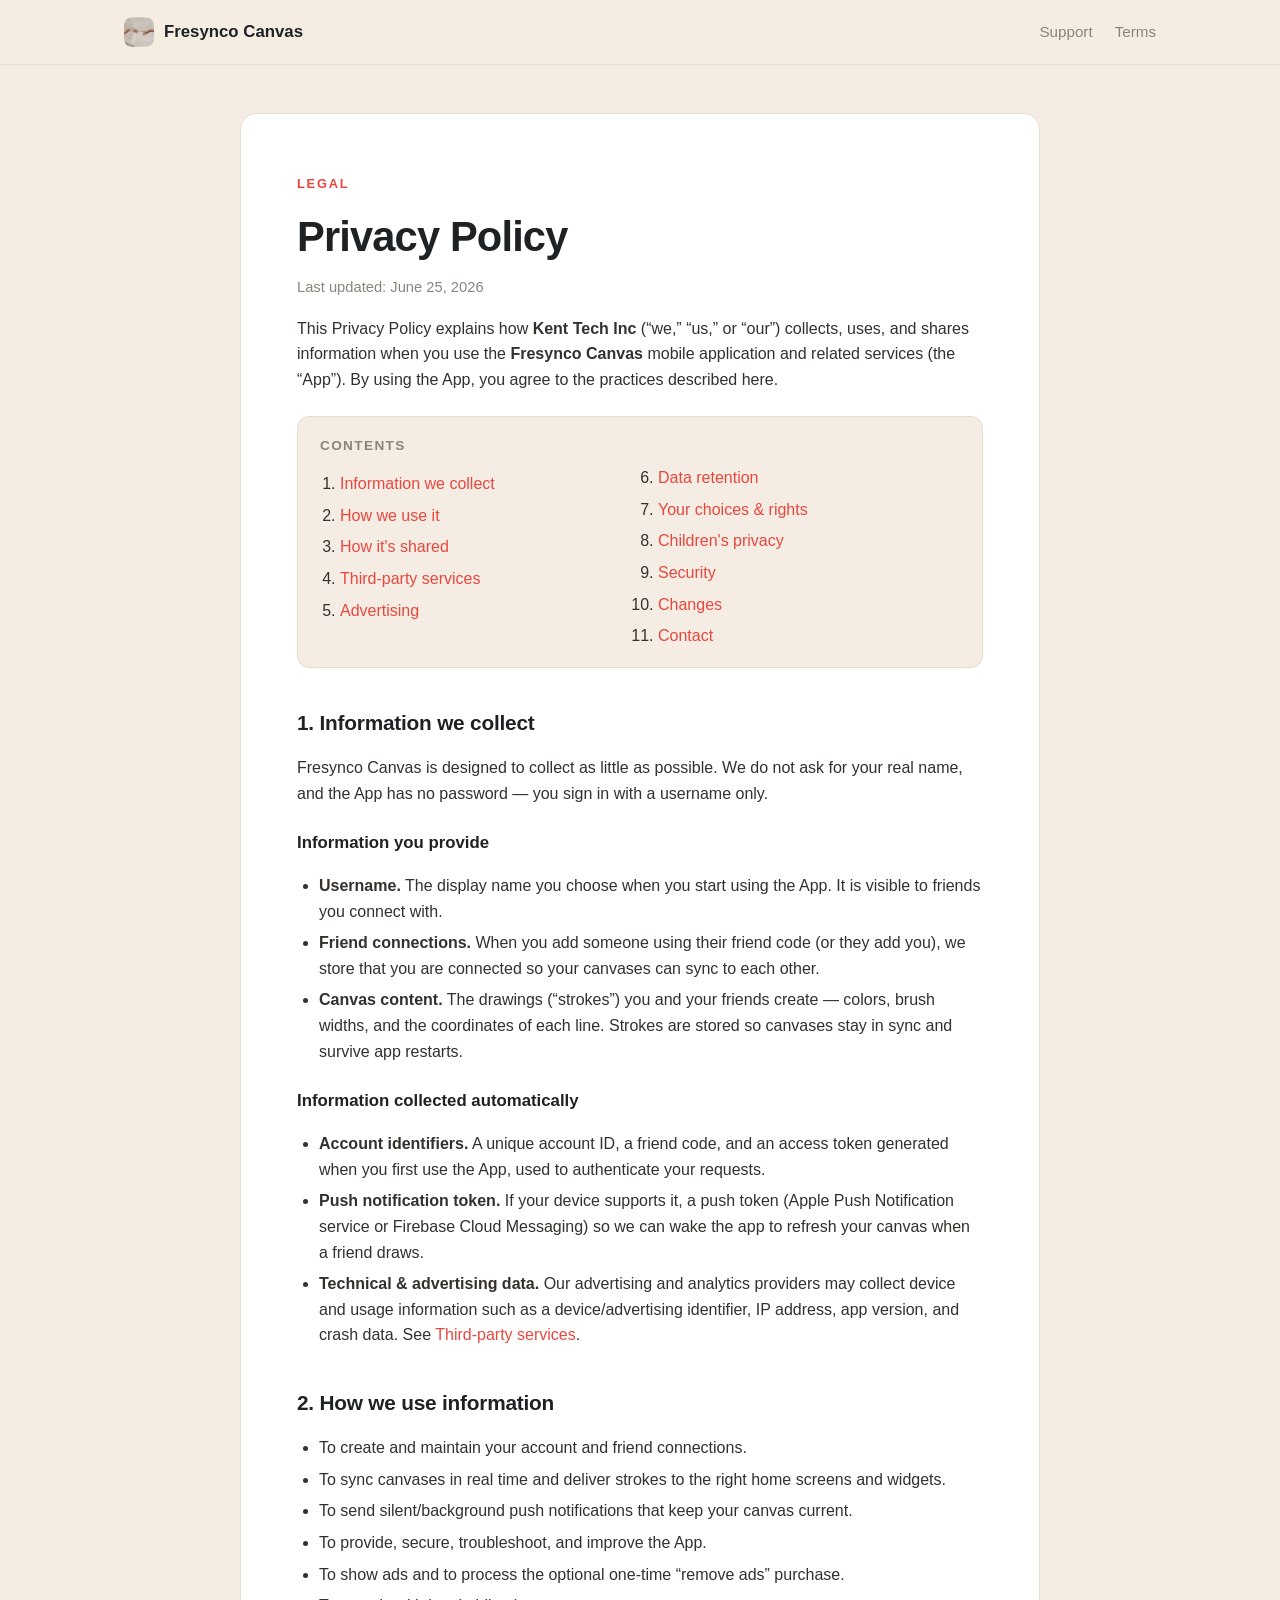
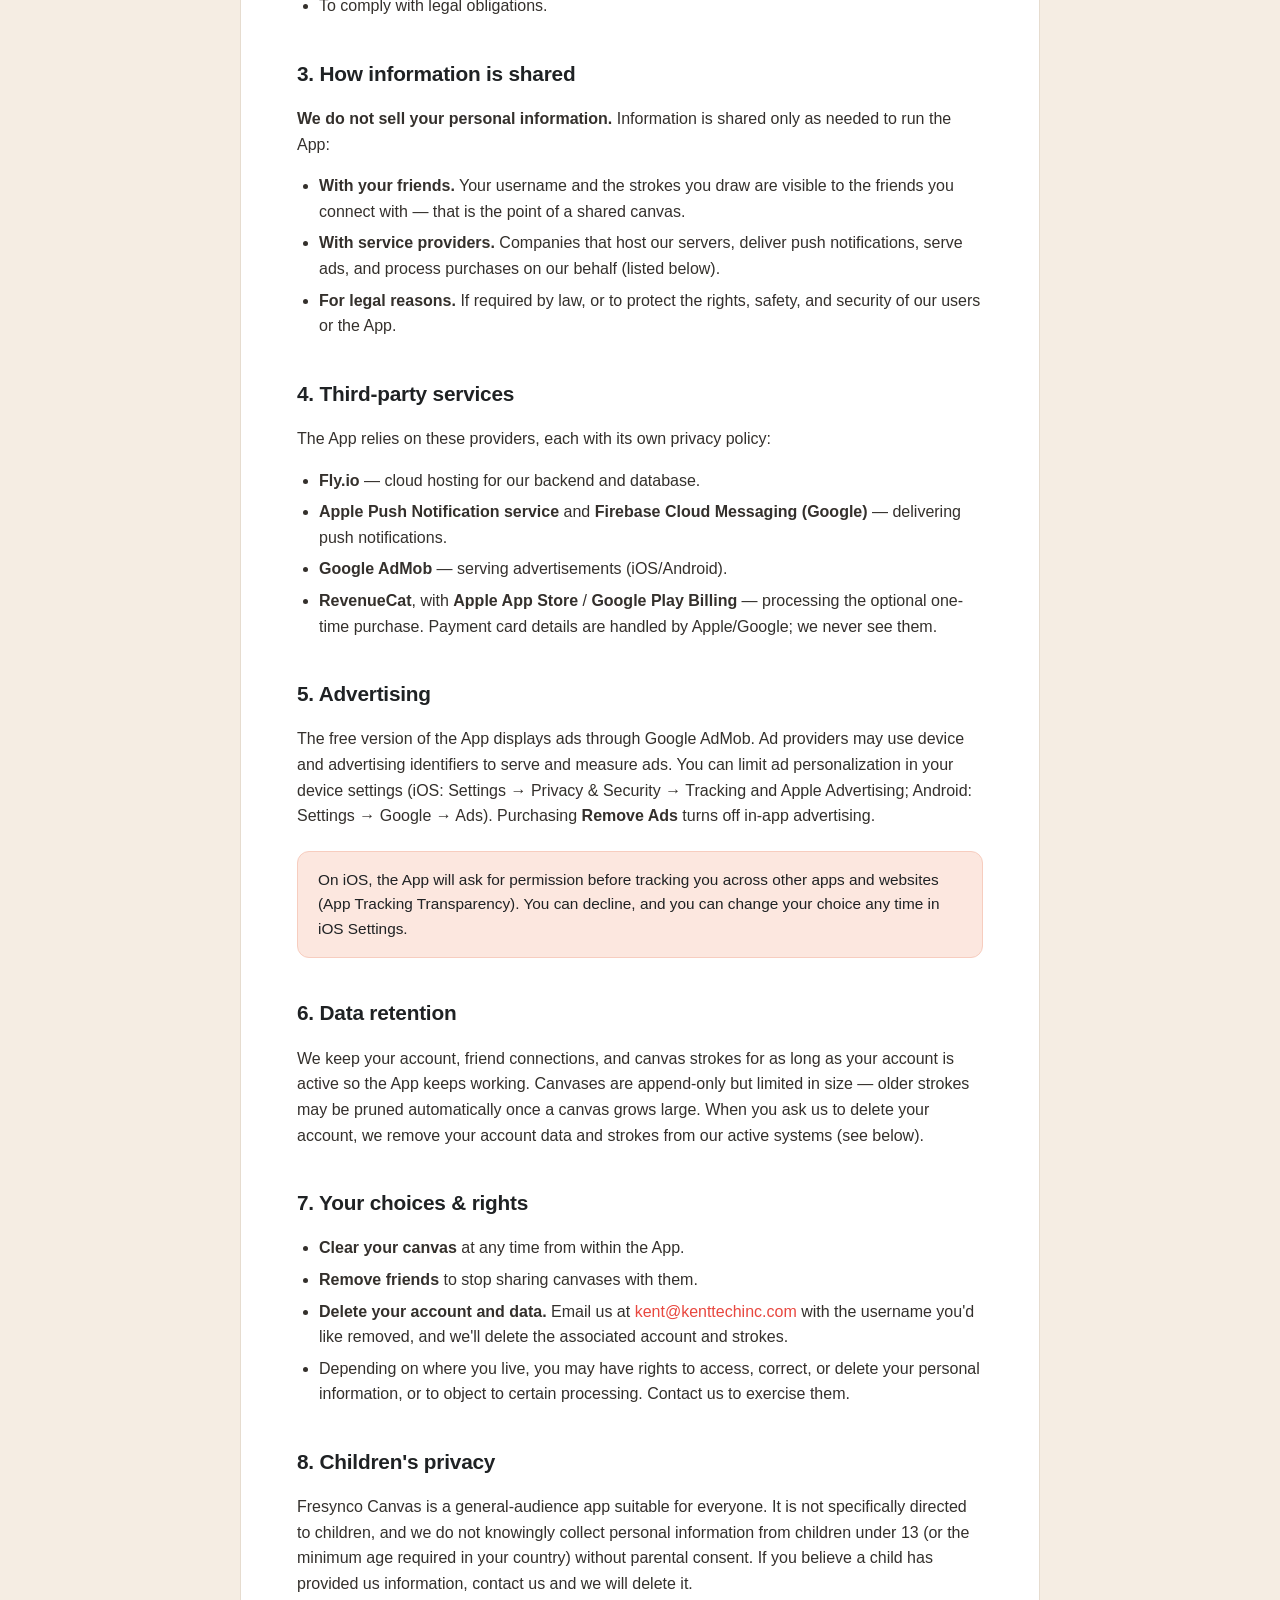
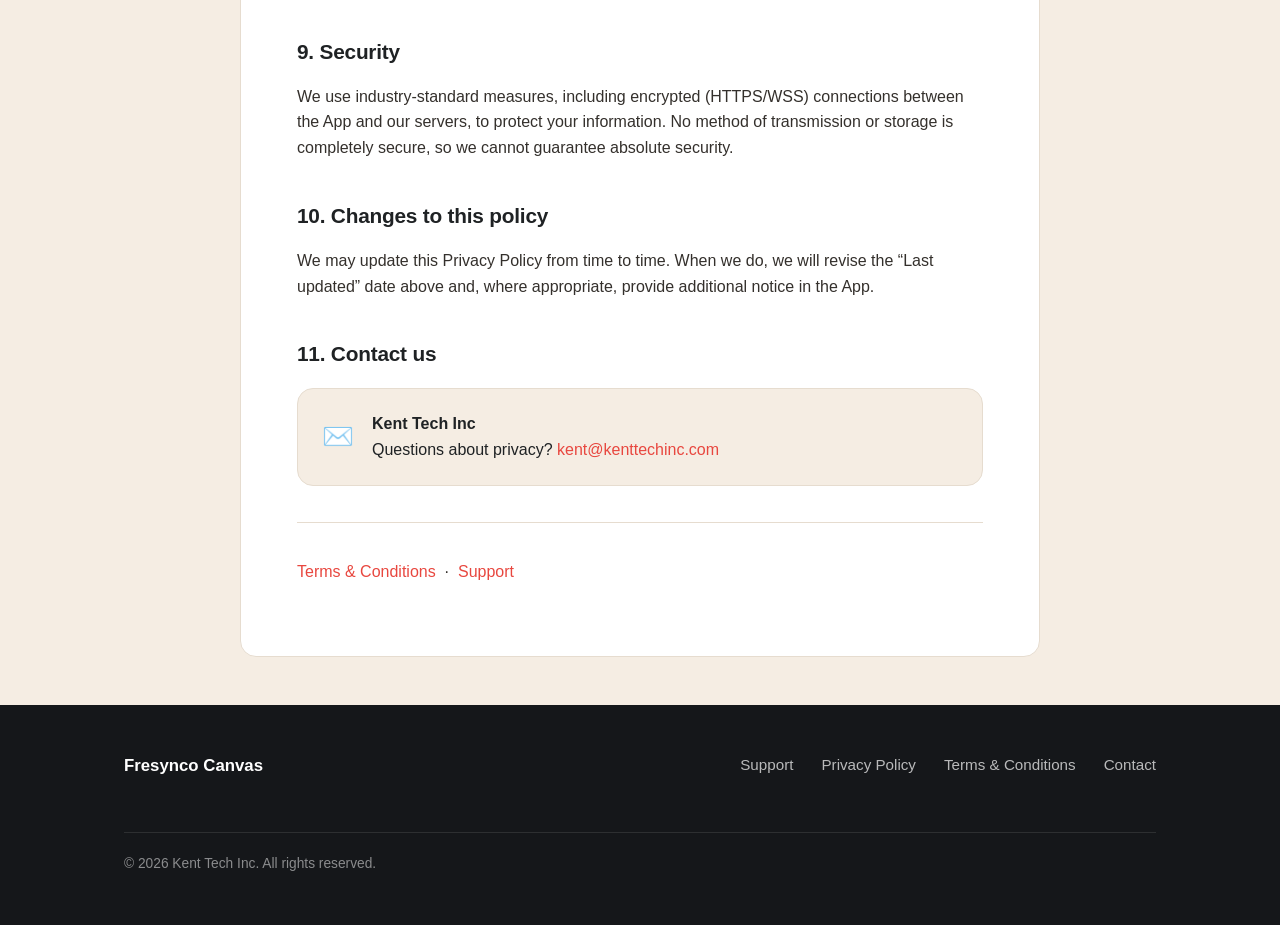
==== privacy.html @ 13e2302f "Publish legal pages (2026-06-28T22:55Z)" ====
<!DOCTYPE html>
<html lang="en">
  <head>
    <meta charset="utf-8" />
    <meta name="viewport" content="width=device-width, initial-scale=1" />
    <title>Privacy Policy — Fresynco Canvas</title>
    <meta
      name="description"
      content="How Fresynco Canvas collects, uses, and protects your information."
    />
    <link rel="icon" type="image/png" href="assets/app-icon.png" />
    <link rel="apple-touch-icon" href="assets/app-icon.png" />
    <link rel="stylesheet" href="styles.css" />
  </head>
  <body class="page">
    <header class="site-header">
      <div class="wrap">
        <span class="brand">
          <img class="logo" src="assets/app-icon.png" alt="" aria-hidden="true" />
          Fresynco Canvas
        </span>
        <nav class="nav">
          <a href="support.html">Support</a>
          <a href="terms.html">Terms</a>
        </nav>
      </div>
    </header>

    <main class="wrap">
      <article class="doc">
        <span class="eyebrow">Legal</span>
        <h1>Privacy Policy</h1>
        <p class="updated">Last updated: June 25, 2026</p>

        <p>
          This Privacy Policy explains how <strong>Kent Tech Inc</strong>
          (“we,” “us,” or “our”) collects, uses, and shares information when you
          use the <strong>Fresynco Canvas</strong> mobile application and
          related services (the “App”). By using the App, you agree to the
          practices described here.
        </p>

        <div class="toc">
          <strong>Contents</strong>
          <ol>
            <li><a href="#collect">Information we collect</a></li>
            <li><a href="#use">How we use it</a></li>
            <li><a href="#share">How it's shared</a></li>
            <li><a href="#thirdparty">Third-party services</a></li>
            <li><a href="#ads">Advertising</a></li>
            <li><a href="#retention">Data retention</a></li>
            <li><a href="#rights">Your choices &amp; rights</a></li>
            <li><a href="#children">Children's privacy</a></li>
            <li><a href="#security">Security</a></li>
            <li><a href="#changes">Changes</a></li>
            <li><a href="#contact">Contact</a></li>
          </ol>
        </div>

        <h2 id="collect">1. Information we collect</h2>
        <p>
          Fresynco Canvas is designed to collect as little as possible. We do
          not ask for your real name, and the App has no password — you sign in
          with a username only.
        </p>

        <h3>Information you provide</h3>
        <ul>
          <li>
            <strong>Username.</strong> The display name you choose when you
            start using the App. It is visible to friends you connect with.
          </li>
          <li>
            <strong>Friend connections.</strong> When you add someone using
            their friend code (or they add you), we store that you are
            connected so your canvases can sync to each other.
          </li>
          <li>
            <strong>Canvas content.</strong> The drawings (“strokes”) you and
            your friends create — colors, brush widths, and the coordinates of
            each line. Strokes are stored so canvases stay in sync and survive
            app restarts.
          </li>
        </ul>

        <h3>Information collected automatically</h3>
        <ul>
          <li>
            <strong>Account identifiers.</strong> A unique account ID, a friend
            code, and an access token generated when you first use the App, used
            to authenticate your requests.
          </li>
          <li>
            <strong>Push notification token.</strong> If your device supports
            it, a push token (Apple Push Notification service or Firebase Cloud
            Messaging) so we can wake the app to refresh your canvas when a
            friend draws.
          </li>
          <li>
            <strong>Technical &amp; advertising data.</strong> Our advertising
            and analytics providers may collect device and usage information
            such as a device/advertising identifier, IP address, app version,
            and crash data. See <a href="#thirdparty">Third-party services</a>.
          </li>
        </ul>

        <h2 id="use">2. How we use information</h2>
        <ul>
          <li>To create and maintain your account and friend connections.</li>
          <li>
            To sync canvases in real time and deliver strokes to the right home
            screens and widgets.
          </li>
          <li>
            To send silent/background push notifications that keep your canvas
            current.
          </li>
          <li>To provide, secure, troubleshoot, and improve the App.</li>
          <li>
            To show ads and to process the optional one-time “remove ads”
            purchase.
          </li>
          <li>To comply with legal obligations.</li>
        </ul>

        <h2 id="share">3. How information is shared</h2>
        <p>
          <strong>We do not sell your personal information.</strong> Information
          is shared only as needed to run the App:
        </p>
        <ul>
          <li>
            <strong>With your friends.</strong> Your username and the strokes
            you draw are visible to the friends you connect with — that is the
            point of a shared canvas.
          </li>
          <li>
            <strong>With service providers.</strong> Companies that host our
            servers, deliver push notifications, serve ads, and process
            purchases on our behalf (listed below).
          </li>
          <li>
            <strong>For legal reasons.</strong> If required by law, or to
            protect the rights, safety, and security of our users or the App.
          </li>
        </ul>

        <h2 id="thirdparty">4. Third-party services</h2>
        <p>The App relies on these providers, each with its own privacy policy:</p>
        <ul>
          <li>
            <strong>Fly.io</strong> — cloud hosting for our backend and
            database.
          </li>
          <li>
            <strong>Apple Push Notification service</strong> and
            <strong>Firebase Cloud Messaging (Google)</strong> — delivering push
            notifications.
          </li>
          <li>
            <strong>Google AdMob</strong> — serving advertisements (iOS/Android).
          </li>
          <li>
            <strong>RevenueCat</strong>, with
            <strong>Apple App Store</strong> /
            <strong>Google Play Billing</strong> — processing the optional
            one-time purchase. Payment card details are handled by Apple/Google;
            we never see them.
          </li>
        </ul>

        <h2 id="ads">5. Advertising</h2>
        <p>
          The free version of the App displays ads through Google AdMob. Ad
          providers may use device and advertising identifiers to serve and
          measure ads. You can limit ad personalization in your device settings
          (iOS: Settings → Privacy &amp; Security → Tracking and Apple
          Advertising; Android: Settings → Google → Ads). Purchasing
          <strong>Remove Ads</strong> turns off in-app advertising.
        </p>
        <div class="callout">
          On iOS, the App will ask for permission before tracking you across
          other apps and websites (App Tracking Transparency). You can decline,
          and you can change your choice any time in iOS Settings.
        </div>

        <h2 id="retention">6. Data retention</h2>
        <p>
          We keep your account, friend connections, and canvas strokes for as
          long as your account is active so the App keeps working. Canvases are
          append-only but limited in size — older strokes may be pruned
          automatically once a canvas grows large. When you ask us to delete
          your account, we remove your account data and strokes from our active
          systems (see below).
        </p>

        <h2 id="rights">7. Your choices &amp; rights</h2>
        <ul>
          <li>
            <strong>Clear your canvas</strong> at any time from within the App.
          </li>
          <li>
            <strong>Remove friends</strong> to stop sharing canvases with them.
          </li>
          <li>
            <strong>Delete your account and data.</strong> Email us at
            <a href="mailto:kent@kenttechinc.com">kent@kenttechinc.com</a> with the
            username you'd like removed, and we'll delete the associated account
            and strokes.
          </li>
          <li>
            Depending on where you live, you may have rights to access, correct,
            or delete your personal information, or to object to certain
            processing. Contact us to exercise them.
          </li>
        </ul>

        <h2 id="children">8. Children's privacy</h2>
        <p>
          Fresynco Canvas is a general-audience app suitable for everyone. It is
          not specifically directed to children, and we do not knowingly collect
          personal information from children under 13 (or the minimum age
          required in your country) without parental consent. If you believe a
          child has provided us information, contact us and we will delete it.
        </p>

        <h2 id="security">9. Security</h2>
        <p>
          We use industry-standard measures, including encrypted (HTTPS/WSS)
          connections between the App and our servers, to protect your
          information. No method of transmission or storage is completely
          secure, so we cannot guarantee absolute security.
        </p>

        <h2 id="changes">10. Changes to this policy</h2>
        <p>
          We may update this Privacy Policy from time to time. When we do, we
          will revise the “Last updated” date above and, where appropriate,
          provide additional notice in the App.
        </p>

        <h2 id="contact">11. Contact us</h2>
        <div class="contact-card">
          <span class="ico">✉️</span>
          <div>
            <strong>Kent Tech Inc</strong><br />
            Questions about privacy?
            <a href="mailto:kent@kenttechinc.com">kent@kenttechinc.com</a>
          </div>
        </div>

        <hr />
        <p>
          <a href="terms.html">Terms &amp; Conditions</a> &nbsp;·&nbsp;
          <a href="support.html">Support</a>
        </p>
      </article>
    </main>

    <footer class="site-footer">
      <div class="wrap">
        <span class="brand">Fresynco Canvas</span>
        <nav class="footer-links">
          <a href="support.html">Support</a>
          <a href="privacy.html">Privacy Policy</a>
          <a href="terms.html">Terms &amp; Conditions</a>
          <a href="mailto:kent@kenttechinc.com">Contact</a>
        </nav>
        <p class="copyright">© 2026 Kent Tech Inc. All rights reserved.</p>
      </div>
    </footer>
  </body>
</html>
---- styles.css ----
/* Fresynco Canvas — shared styles for the landing page and legal pages.
   Palette mirrors the app: coral accent (#FF6B6B), warm "Creation of Adam"
   fresco stone tones, and charcoal dark surfaces. Self-contained: no external
   fonts or build step. */

:root {
  /* App theme */
  --coral: #ff6b6b; /* app brand accent ("Start drawing" button) */
  --coral-deep: #e8473f; /* readable coral for links/hover */
  --charcoal: #1f2224; /* app splash / dark surface */
  --charcoal-2: #15171a;
  --stone: #eaddcf; /* fresco parchment (icon fill) */
  --stone-2: #d8d2c6; /* icon stone border */
  --parchment: #f5ede3; /* page background */

  /* Aliases used across pages */
  --ink: #1f2224;
  --muted: #8a847d;
  --line: #e6dccf;
  --surface: #ffffff;
  --canvas: var(--parchment);
  --brand: #ff6b6b;
  --brand-dark: var(--coral-deep);
  --accent: #ff6b6b;
  --accent-soft: #fce7df;

  --radius: 16px;
  --shadow: 0 18px 50px -24px rgba(40, 24, 16, 0.45);
  --maxw: 1080px;
  --font: -apple-system, BlinkMacSystemFont, "Segoe UI", Roboto, Helvetica,
    Arial, "Apple Color Emoji", "Segoe UI Emoji", sans-serif;

  /* Scroll-driven hands animation: 0 = far apart, 1 = fingertips meeting.
     JS updates --p on scroll; defaults to apart (page loads at the top). */
  --p: 0;
}

* {
  box-sizing: border-box;
}

html {
  scroll-behavior: smooth;
}

body {
  margin: 0;
  font-family: var(--font);
  color: var(--ink);
  background: var(--parchment);
  line-height: 1.6;
  -webkit-font-smoothing: antialiased;
}

a {
  color: var(--coral-deep);
  text-decoration: none;
}

a:hover {
  text-decoration: underline;
}

img {
  max-width: 100%;
}

.wrap {
  width: 100%;
  max-width: var(--maxw);
  margin: 0 auto;
  padding: 0 24px;
}

/* ---------- Header ---------- */

.site-header {
  position: sticky;
  top: 0;
  z-index: 20;
  background: rgba(245, 237, 227, 0.82);
  backdrop-filter: saturate(160%) blur(12px);
  border-bottom: 1px solid var(--line);
}

.site-header .wrap {
  display: flex;
  align-items: center;
  justify-content: space-between;
  height: 64px;
}

.brand {
  display: inline-flex;
  align-items: center;
  gap: 10px;
  font-weight: 700;
  font-size: 1.05rem;
  color: var(--ink);
}

.brand:hover {
  text-decoration: none;
}

.brand .logo {
  width: 30px;
  height: 30px;
  flex: none;
  border-radius: 7px; /* match the app icon's rounded square */
  object-fit: cover;
}

.nav {
  display: flex;
  gap: 22px;
  align-items: center;
  font-size: 0.95rem;
}

.nav a {
  color: var(--muted);
  font-weight: 500;
}

.nav a:hover {
  color: var(--ink);
  text-decoration: none;
}

/* ---------- Buttons ---------- */

.btn {
  display: inline-flex;
  align-items: center;
  gap: 8px;
  padding: 12px 22px;
  border-radius: 999px;
  font-weight: 600;
  font-size: 0.98rem;
  border: 1px solid transparent;
  cursor: pointer;
  transition: transform 0.12s ease, box-shadow 0.12s ease, background 0.12s ease;
}

.btn:hover {
  text-decoration: none;
  transform: translateY(-1px);
}

.btn-primary {
  background: var(--coral);
  color: #fff;
  box-shadow: 0 12px 26px -10px rgba(255, 107, 107, 0.85);
}

.btn-primary:hover {
  background: var(--coral-deep);
}

.btn-ghost {
  background: rgba(255, 255, 255, 0.08);
  color: #fff;
  border-color: rgba(255, 255, 255, 0.28);
}

.btn-ghost.on-light {
  background: var(--surface);
  color: var(--ink);
  border-color: var(--line);
}

/* ---------- Hero with scroll-driven hands ---------- */

.hero {
  position: relative;
  padding: 0;
  background: var(--charcoal);
  color: #fff;
}

/* The hero is one screen tall and scrolls past like the rest of the page —
   no pin/freeze. The hands converge as it scrolls (driven by --p). */
.hero-track {
  height: auto;
}

.hero-stage {
  position: relative;
  /* Let the hands' soft shadows bleed past the fresco panel into the black
     section above and the Features fresco below (the horizontal off-screen
     hands are still clipped by .hero-art's own `overflow: clip`). */
  overflow: visible;
  display: flex;
  flex-direction: column;
  /* First a solid black section (text + buttons) that fills the first screen,
     then a full-height fresco panel where the whole hands meet, then the
     Features section continues the same fresco below. */
  background: var(--charcoal);
}

/* Black section — fills the first screen so the hands start off-screen. */
.hero-content {
  min-height: 88vh;
  display: flex;
  flex-direction: column;
  justify-content: center;
}

/* Full-height fresco panel: tall enough to show the entire hand image when the
   two hands meet, before the "A canvas you share" heading scrolls into view. */
.hero-art {
  position: relative;
  flex: none;
  /* Hug the hands: the hands are sized in vw, so the panel height tracks them in
     vw too (rather than a vh that drifts on short/tall windows and clips them).
     0.66 of the hand width leaves a little plaster + shadow room above/below. */
  min-height: calc(min(52vw, 760px) * 0.66);
  /* `clip` (not `hidden`) so the hands' soft shadows can spill ~30px past the
     top/bottom edges onto the continuous fresco instead of being cut, while the
     hands sliding in from the sides are still clipped off-screen. */
  overflow: clip;
  overflow-clip-margin: 30px;
  /* Fixed so the fresco reads as one continuous backdrop shared with the
     Features section below (no seam between the two). */
  background-image: url("assets/fresynco_background.png");
  background-size: cover;
  background-position: center;
  background-attachment: fixed;
}

/* No glow at the meeting point — the hands simply converge. */
.spark {
  display: none;
  position: absolute;
  left: 50%;
  top: 42%;
  width: 42vmin;
  height: 42vmin;
  transform: translate(-50%, -50%) scale(calc(0.55 + var(--p) * 0.7));
  background: radial-gradient(
    circle,
    rgba(255, 224, 178, 0.9) 0%,
    rgba(255, 138, 110, 0.5) 28%,
    rgba(255, 107, 107, 0) 65%
  );
  opacity: calc((var(--p) - 0.55) * 3.2);
  pointer-events: none;
  filter: blur(2px);
}

.hand {
  position: absolute;
  top: 50%;
  width: 52vw;
  max-width: 760px;
  /* Paint above the sticky header (z-index 20) so its translucent strip never
     covers the tops of the arms when the fresco panel reaches the top. None of
     the hands' ancestors create a stacking context, so this lifts only the
     hands — not the black hero text — in the root stacking order. */
  z-index: 30;
  /* Soft, low-contrast shadow so the hands read as painted into the fresco
     rather than floating cut-outs (a heavier shadow shows a boxy halo). */
  filter: drop-shadow(0 6px 18px rgba(0, 0, 0, 0.22));
  will-change: transform;
  user-select: none;
  pointer-events: none;
}

/* Adam's relaxed hand enters from the left; fingertips reach toward center.
   At rest (--p:1) the fingertip stops just short of center, leaving the iconic
   "spark of life" gap rather than overlapping the other hand. */
.hand-adam {
  right: 50%;
  /* Start fully off-screen (right edge past the left edge) and slide in until
     the fingertip nears center at --p:1, leaving a gap to God's hand. */
  transform: translate(calc(-3vw - (1 - var(--p)) * 58vw), -50%);
}

/* God's pointing hand enters from the right; index finger reaches the center.
   Sits a touch lower than Adam's hand. */
.hand-god {
  left: 50%;
  /* Start fully off-screen on the right, slide in to meet at center. */
  transform: translate(calc(1vw + (1 - var(--p)) * 58vw), -45%);
}

.hero-content {
  position: relative;
  z-index: 2;
  text-align: center;
  /* The black section, sized to its content (auto height in the flex column). */
  flex: none;
  width: 100%;
  max-width: 680px;
  margin: 0 auto;
  padding: 6vh 24px 5vh;
}

.hero-content .eyebrow {
  color: #ffb9a3;
}

.hero h1 {
  font-size: clamp(2.2rem, 5.4vw, 3.6rem);
  line-height: 1.06;
  letter-spacing: -0.025em;
  margin: 12px 0 14px;
  text-shadow: 0 2px 28px rgba(0, 0, 0, 0.55);
}

.hero p.lead {
  font-size: 1.18rem;
  color: rgba(255, 255, 255, 0.86);
  margin: 0 auto 26px;
  max-width: 40ch;
  text-shadow: 0 1px 16px rgba(0, 0, 0, 0.55);
}

.hero-actions {
  display: flex;
  gap: 14px;
  flex-wrap: wrap;
  justify-content: center;
}

.scroll-hint {
  margin-top: 26px;
  font-size: 0.82rem;
  letter-spacing: 0.16em;
  text-transform: uppercase;
  color: rgba(255, 255, 255, 0.55);
  /* fade the prompt away as the user scrolls and the hands meet */
  opacity: calc(1 - var(--p) * 1.6);
}

.scroll-hint span {
  display: block;
  margin-top: 6px;
  animation: bob 1.8s ease-in-out infinite;
}

@keyframes bob {
  0%, 100% {
    transform: translateY(0);
  }
  50% {
    transform: translateY(5px);
  }
}

.eyebrow {
  display: inline-block;
  font-size: 0.8rem;
  letter-spacing: 0.14em;
  text-transform: uppercase;
  color: var(--coral);
  font-weight: 700;
}

/* ---------- Sections ---------- */

section {
  padding: 80px 0;
}

.section-head {
  text-align: center;
  max-width: 640px;
  margin: 0 auto 44px;
}

.section-head h2 {
  font-size: clamp(1.7rem, 3.4vw, 2.3rem);
  letter-spacing: -0.02em;
  margin: 0 0 12px;
}

.section-head p {
  color: var(--muted);
  font-size: 1.08rem;
  margin: 0;
}

/* Features shares the hero's fresco: the converging hands sit just above it and
   the heading + cards rest over the same plaster. */
#features {
  position: relative;
  background-color: var(--parchment);
  background-image: url("assets/fresynco_background.png");
  background-size: cover;
  background-position: center;
  background-repeat: no-repeat;
  background-attachment: fixed;
}

/* Keep the "A canvas you share…" heading (and the rest of Features) layered
   beneath the hands: the hands sit at z-index 30, so this guarantees the
   heading renders behind them wherever the two overlap. */
#features .section-head {
  position: relative;
  z-index: 1;
}

#features .card {
  box-shadow: var(--shadow);
}

.grid {
  display: grid;
  grid-template-columns: repeat(3, 1fr);
  gap: 22px;
}

.card {
  background: var(--surface);
  border: 1px solid var(--line);
  border-radius: var(--radius);
  padding: 26px;
}

.card .ico {
  width: 44px;
  height: 44px;
  border-radius: 12px;
  display: grid;
  place-items: center;
  background: linear-gradient(160deg, var(--accent-soft), #fff);
  margin-bottom: 16px;
  font-size: 1.4rem;
}

.card h3 {
  margin: 0 0 8px;
  font-size: 1.15rem;
}

.card p {
  margin: 0;
  color: var(--muted);
  font-size: 0.98rem;
}

/* Two-column platform band */
.band {
  background: var(--surface);
  border-top: 1px solid var(--line);
  border-bottom: 1px solid var(--line);
}

.two {
  display: grid;
  grid-template-columns: 1fr 1fr;
  gap: 28px;
}

.two .card {
  background: var(--parchment);
}

/* Steps */
.steps {
  display: grid;
  grid-template-columns: repeat(3, 1fr);
  gap: 22px;
  counter-reset: step;
}

.step {
  position: relative;
  padding: 26px;
  background: var(--surface);
  border: 1px solid var(--line);
  border-radius: var(--radius);
}

.step::before {
  counter-increment: step;
  content: counter(step);
  display: grid;
  place-items: center;
  width: 34px;
  height: 34px;
  border-radius: 50%;
  background: var(--coral);
  color: #fff;
  font-weight: 700;
  margin-bottom: 14px;
}

.step h3 {
  margin: 0 0 6px;
  font-size: 1.08rem;
}

.step p {
  margin: 0;
  color: var(--muted);
  font-size: 0.96rem;
}

/* CTA */
.cta {
  text-align: center;
  background:
    radial-gradient(
      90% 120% at 50% 0%,
      rgba(120, 78, 52, 0.5) 0%,
      rgba(31, 34, 36, 0) 60%
    ),
    var(--charcoal);
  color: #fff;
  border-radius: 24px;
  padding: 60px 28px;
  margin: 0 auto;
}

.cta h2 {
  font-size: clamp(1.6rem, 3.4vw, 2.2rem);
  margin: 0 0 12px;
}

.cta p {
  color: rgba(255, 255, 255, 0.8);
  margin: 0 0 26px;
}

/* ---------- Footer ---------- */

.site-footer {
  background: var(--charcoal-2);
  color: rgba(255, 255, 255, 0.7);
  padding: 48px 0 36px;
}

.site-footer .wrap {
  display: flex;
  flex-wrap: wrap;
  gap: 24px;
  justify-content: space-between;
  align-items: flex-start;
}

.site-footer .brand {
  color: #fff;
}

.footer-links {
  display: flex;
  gap: 28px;
  flex-wrap: wrap;
}

.footer-links a {
  color: rgba(255, 255, 255, 0.7);
  font-size: 0.95rem;
}

.footer-links a:hover {
  color: #fff;
  text-decoration: none;
}

.copyright {
  width: 100%;
  border-top: 1px solid rgba(255, 255, 255, 0.1);
  margin-top: 28px;
  padding-top: 20px;
  font-size: 0.86rem;
  color: rgba(255, 255, 255, 0.5);
}

/* ---------- Legal / content pages ---------- */

.page {
  background: var(--parchment);
}

.doc {
  background: var(--surface);
  border: 1px solid var(--line);
  border-radius: var(--radius);
  padding: clamp(28px, 5vw, 56px);
  margin: 48px auto;
  max-width: 800px;
}

.doc .eyebrow {
  color: var(--coral-deep);
}

.doc h1 {
  font-size: clamp(1.9rem, 4vw, 2.6rem);
  letter-spacing: -0.02em;
  margin: 8px 0 6px;
}

.doc .updated {
  color: var(--muted);
  font-size: 0.92rem;
  margin: 0 0 8px;
}

.doc h2 {
  font-size: 1.3rem;
  margin: 38px 0 10px;
  letter-spacing: -0.01em;
}

.doc h3 {
  font-size: 1.05rem;
  margin: 24px 0 8px;
}

.doc p,
.doc li {
  color: #34302c;
  font-size: 1rem;
}

.doc ul {
  padding-left: 22px;
}

.doc li {
  margin: 6px 0;
}

.doc hr {
  border: none;
  border-top: 1px solid var(--line);
  margin: 36px 0;
}

.toc {
  background: var(--parchment);
  border: 1px solid var(--line);
  border-radius: 12px;
  padding: 18px 22px;
  margin: 24px 0 8px;
}

.toc strong {
  display: block;
  margin-bottom: 8px;
  font-size: 0.85rem;
  text-transform: uppercase;
  letter-spacing: 0.1em;
  color: var(--muted);
}

.toc ol {
  margin: 0;
  padding-left: 20px;
  columns: 2;
}

.callout {
  background: var(--accent-soft);
  border: 1px solid #f7cdbf;
  border-radius: 12px;
  padding: 16px 20px;
  margin: 22px 0;
  font-size: 0.96rem;
}

.contact-card {
  display: flex;
  gap: 18px;
  align-items: center;
  background: var(--parchment);
  border: 1px solid var(--line);
  border-radius: var(--radius);
  padding: 22px 24px;
  margin: 18px 0;
}

.contact-card .ico {
  font-size: 1.6rem;
}

/* FAQ */
.faq details {
  background: var(--surface);
  border: 1px solid var(--line);
  border-radius: 12px;
  padding: 4px 20px;
  margin: 12px 0;
}

.faq summary {
  cursor: pointer;
  font-weight: 600;
  padding: 14px 0;
  list-style: none;
}

.faq summary::-webkit-details-marker {
  display: none;
}

.faq summary::after {
  content: "+";
  float: right;
  color: var(--coral);
  font-weight: 700;
}

.faq details[open] summary::after {
  content: "–";
}

.faq details p {
  margin: 0 0 16px;
  color: var(--muted);
}

/* ---------- Responsive ---------- */

@media (max-width: 860px) {
  /* On narrow screens the hands are wider but everything stays in vw, so the
     composition scales identically at any phone width. At rest (--p:1) the
     fingertips stop short of center, leaving a centered "spark" gap — they
     never overlap — and the full hands read as part of the fresco backdrop
     (the heading + lead text sit below them) rather than being cropped. */
  .hand {
    width: 84vw;
  }
  /* Hug the wider mobile hands so there's little empty plaster above/below
     (the hands are 84vw wide here, so the panel tracks that). */
  .hero-art {
    min-height: calc(84vw * 0.66);
  }
  .hand-adam {
    transform: translate(calc(-3vw - (1 - var(--p)) * 60vw), -50%);
  }
  .hand-god {
    transform: translate(calc(3vw + (1 - var(--p)) * 60vw), -52%);
  }
  .hero-content {
    padding-top: 5vh;
  }
  .grid,
  .steps,
  .two {
    grid-template-columns: 1fr;
  }
  .nav {
    display: none;
  }
  .toc ol {
    columns: 1;
  }
}

/* Respect reduced-motion: pin the hands together and drop the long track. */
@media (prefers-reduced-motion: reduce) {
  :root {
    --p: 1;
  }
  .hero-track {
    height: auto;
  }
  .hero-stage {
    position: static;
    height: auto;
  }
  .hero-content {
    padding: 96px 24px 64px;
  }
  /* (.hero-art keeps the vw-based hug from the base/mobile rules.) */
  .scroll-hint,
  .scroll-hint span {
    display: none;
  }
  html {
    scroll-behavior: auto;
  }
}
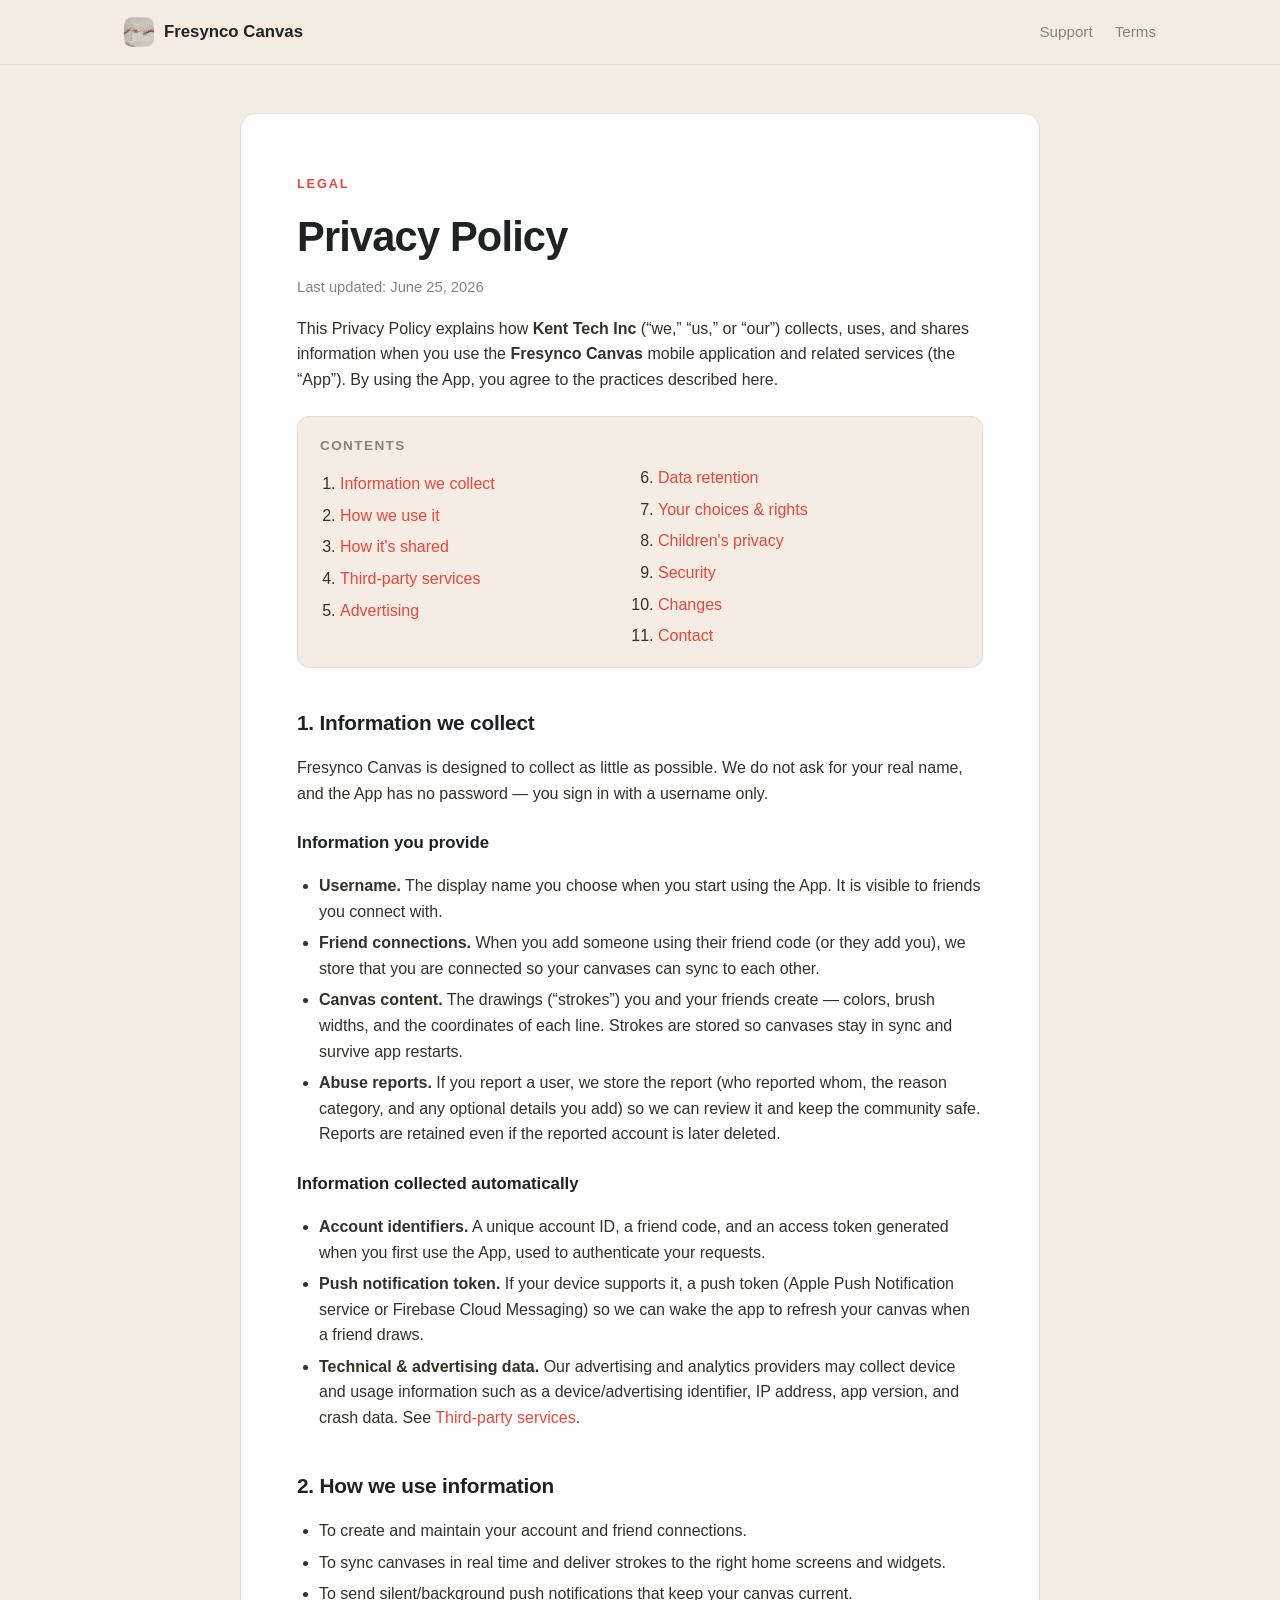
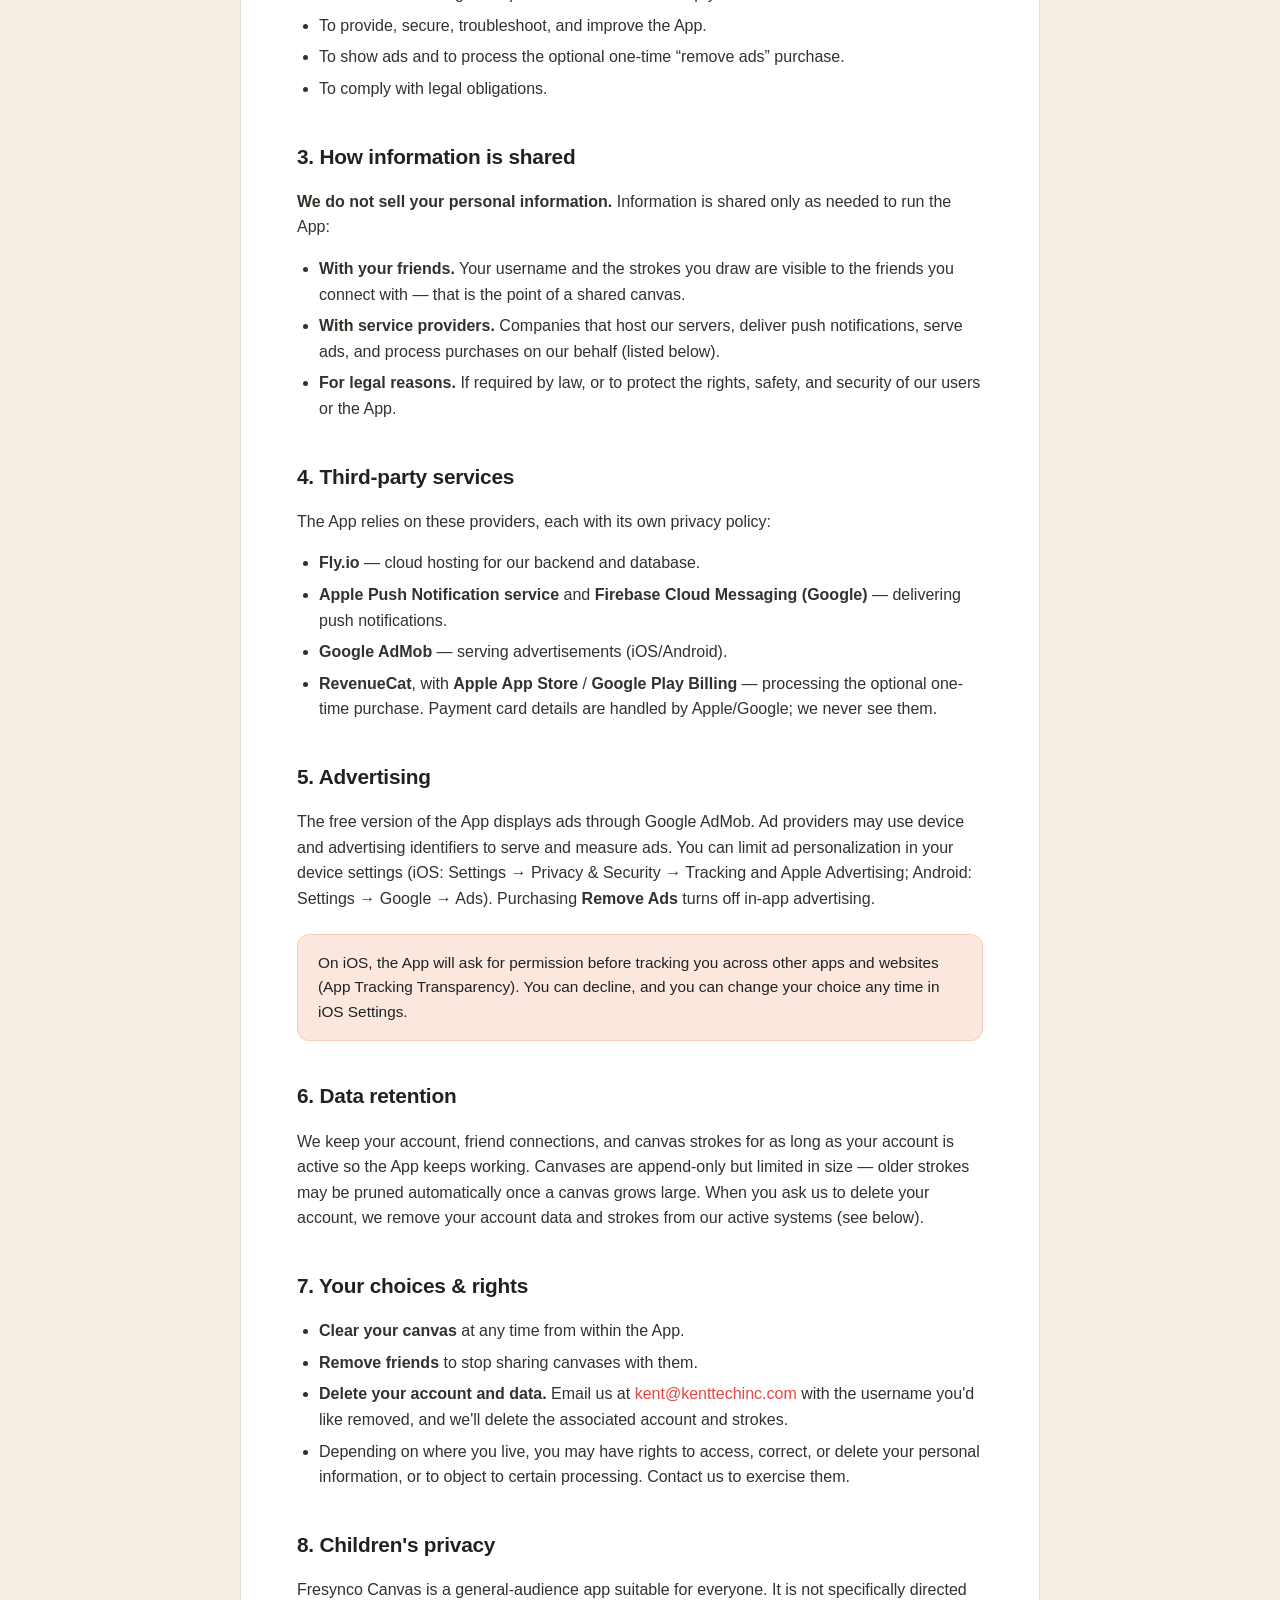
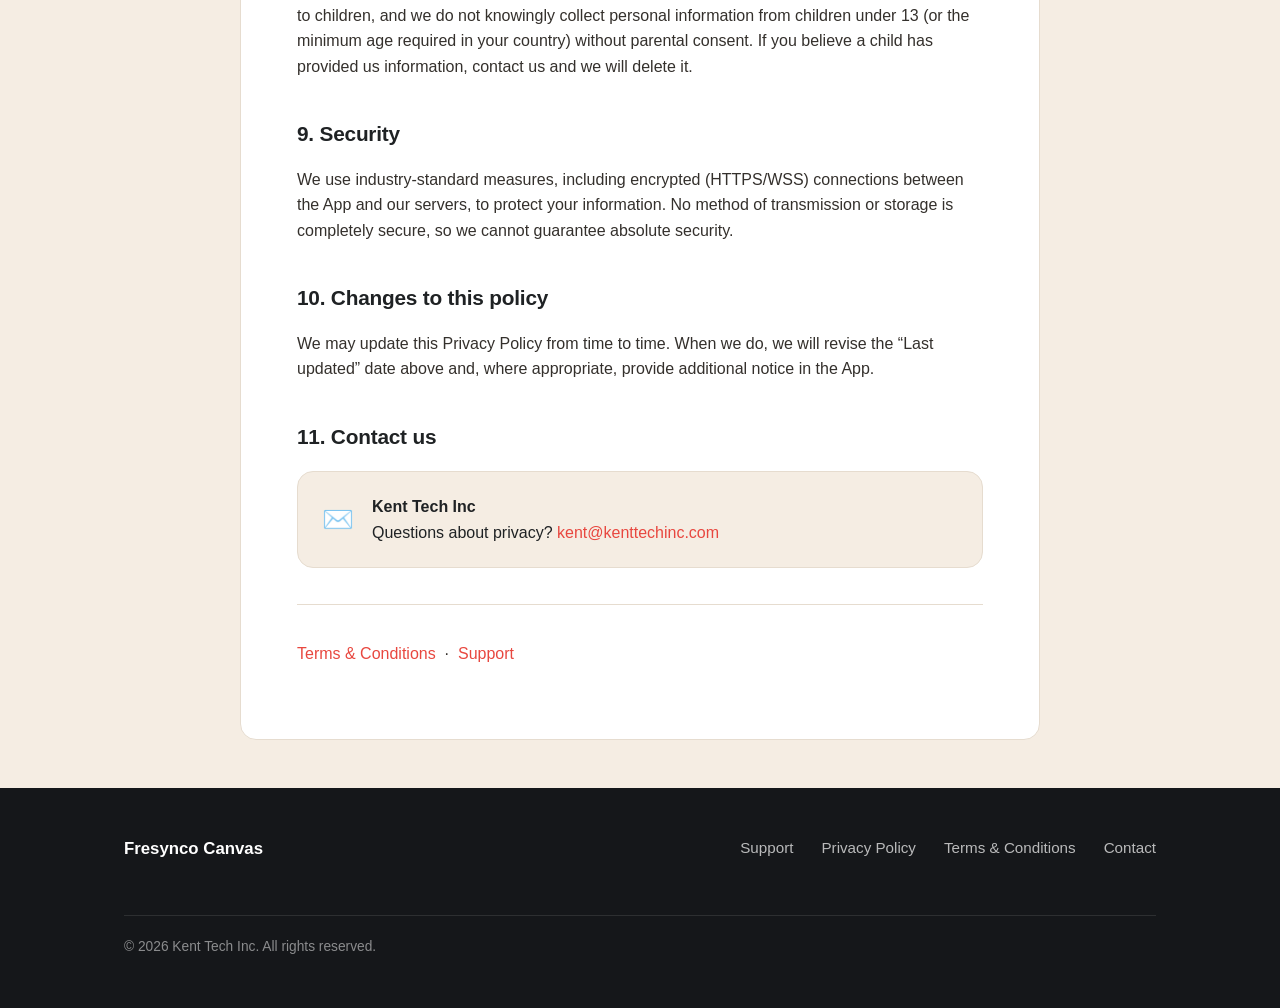
==== commit 808db3ff: "Publish legal pages (2026-06-30T02:24Z)" ====
--- a/privacy.html
+++ b/privacy.html
@@ -20,8 +20,8 @@
           Fresynco Canvas
         </span>
         <nav class="nav">
-          <a href="support.html">Support</a>
-          <a href="terms.html">Terms</a>
+          <a href="support">Support</a>
+          <a href="terms">Terms</a>
         </nav>
       </div>
     </header>
@@ -81,6 +81,12 @@
             each line. Strokes are stored so canvases stay in sync and survive
             app restarts.
           </li>
+          <li>
+            <strong>Abuse reports.</strong> If you report a user, we store the
+            report (who reported whom, the reason category, and any optional
+            details you add) so we can review it and keep the community safe.
+            Reports are retained even if the reported account is later deleted.
+          </li>
         </ul>
 
         <h3>Information collected automatically</h3>
@@ -251,8 +257,8 @@
 
         <hr />
         <p>
-          <a href="terms.html">Terms &amp; Conditions</a> &nbsp;·&nbsp;
-          <a href="support.html">Support</a>
+          <a href="terms">Terms &amp; Conditions</a> &nbsp;·&nbsp;
+          <a href="support">Support</a>
         </p>
       </article>
     </main>
@@ -261,9 +267,9 @@
       <div class="wrap">
         <span class="brand">Fresynco Canvas</span>
         <nav class="footer-links">
-          <a href="support.html">Support</a>
-          <a href="privacy.html">Privacy Policy</a>
-          <a href="terms.html">Terms &amp; Conditions</a>
+          <a href="support">Support</a>
+          <a href="privacy">Privacy Policy</a>
+          <a href="terms">Terms &amp; Conditions</a>
           <a href="mailto:kent@kenttechinc.com">Contact</a>
         </nav>
         <p class="copyright">© 2026 Kent Tech Inc. All rights reserved.</p>
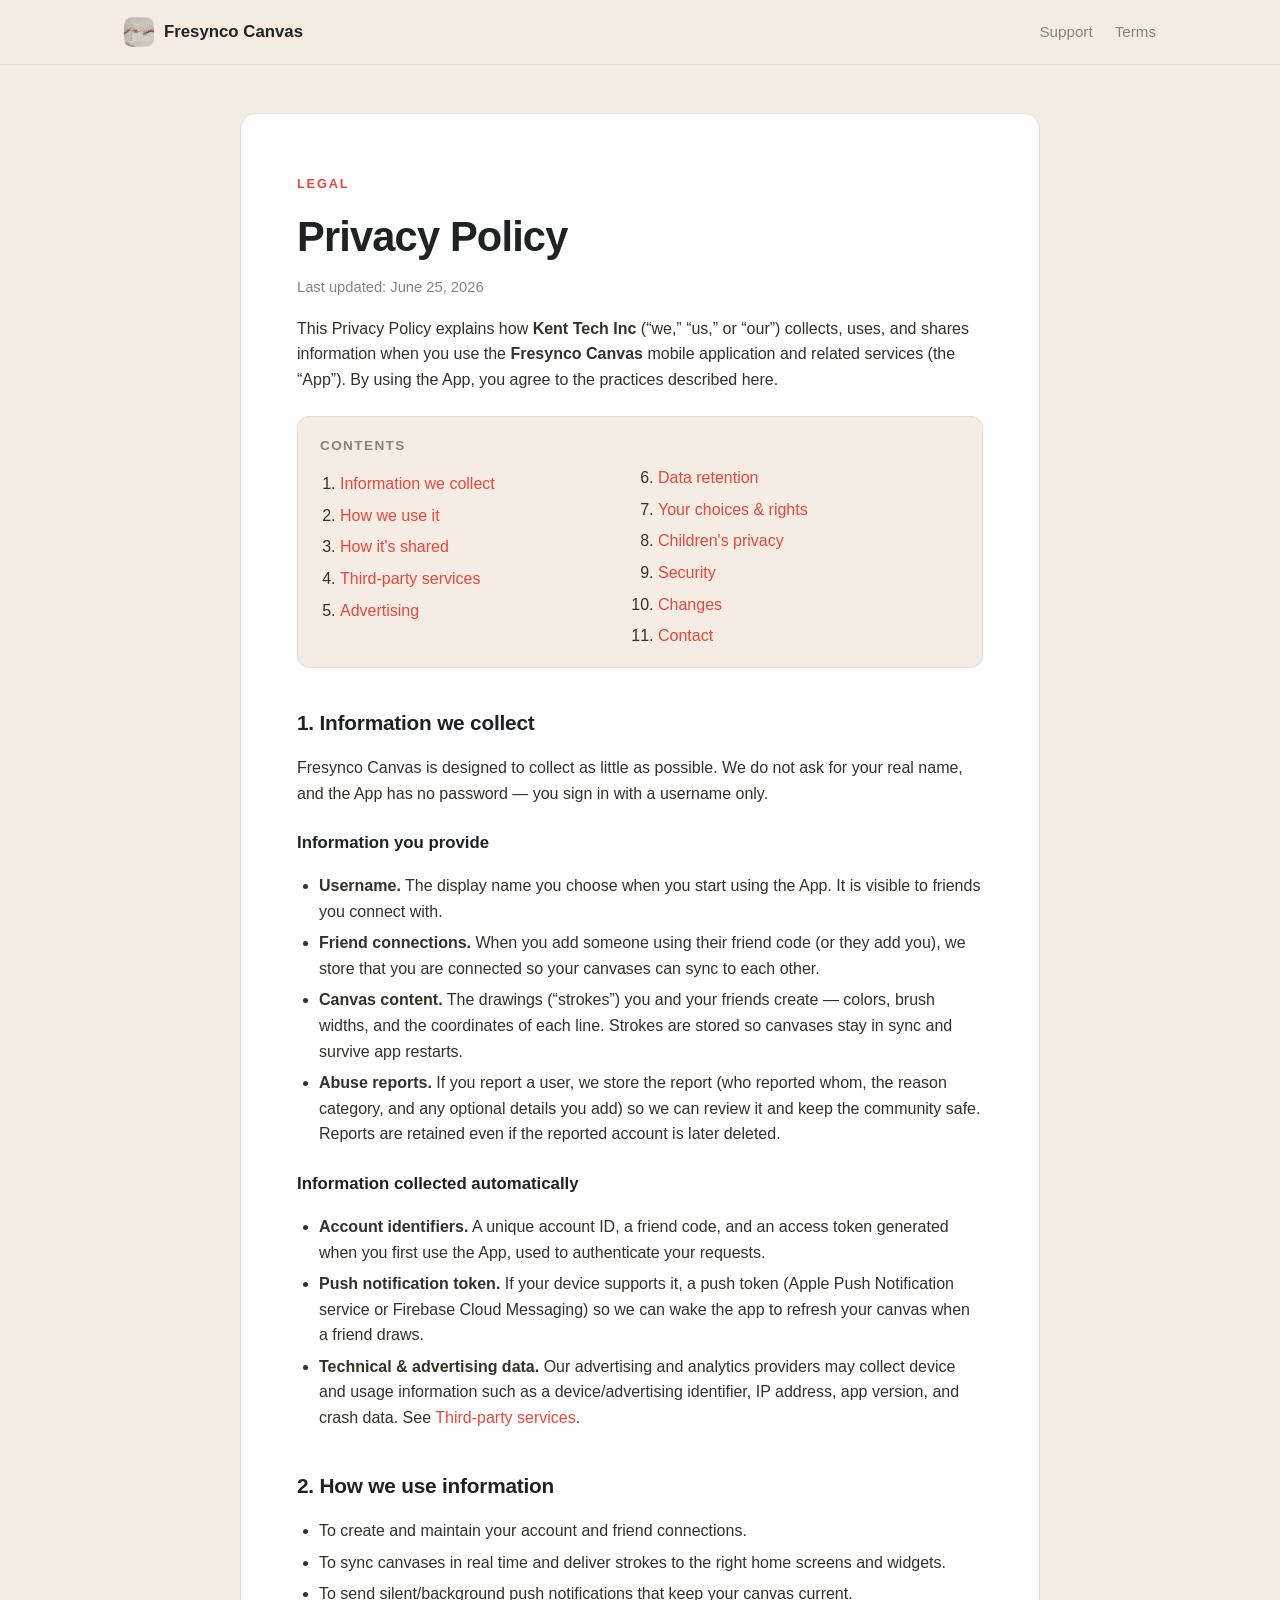
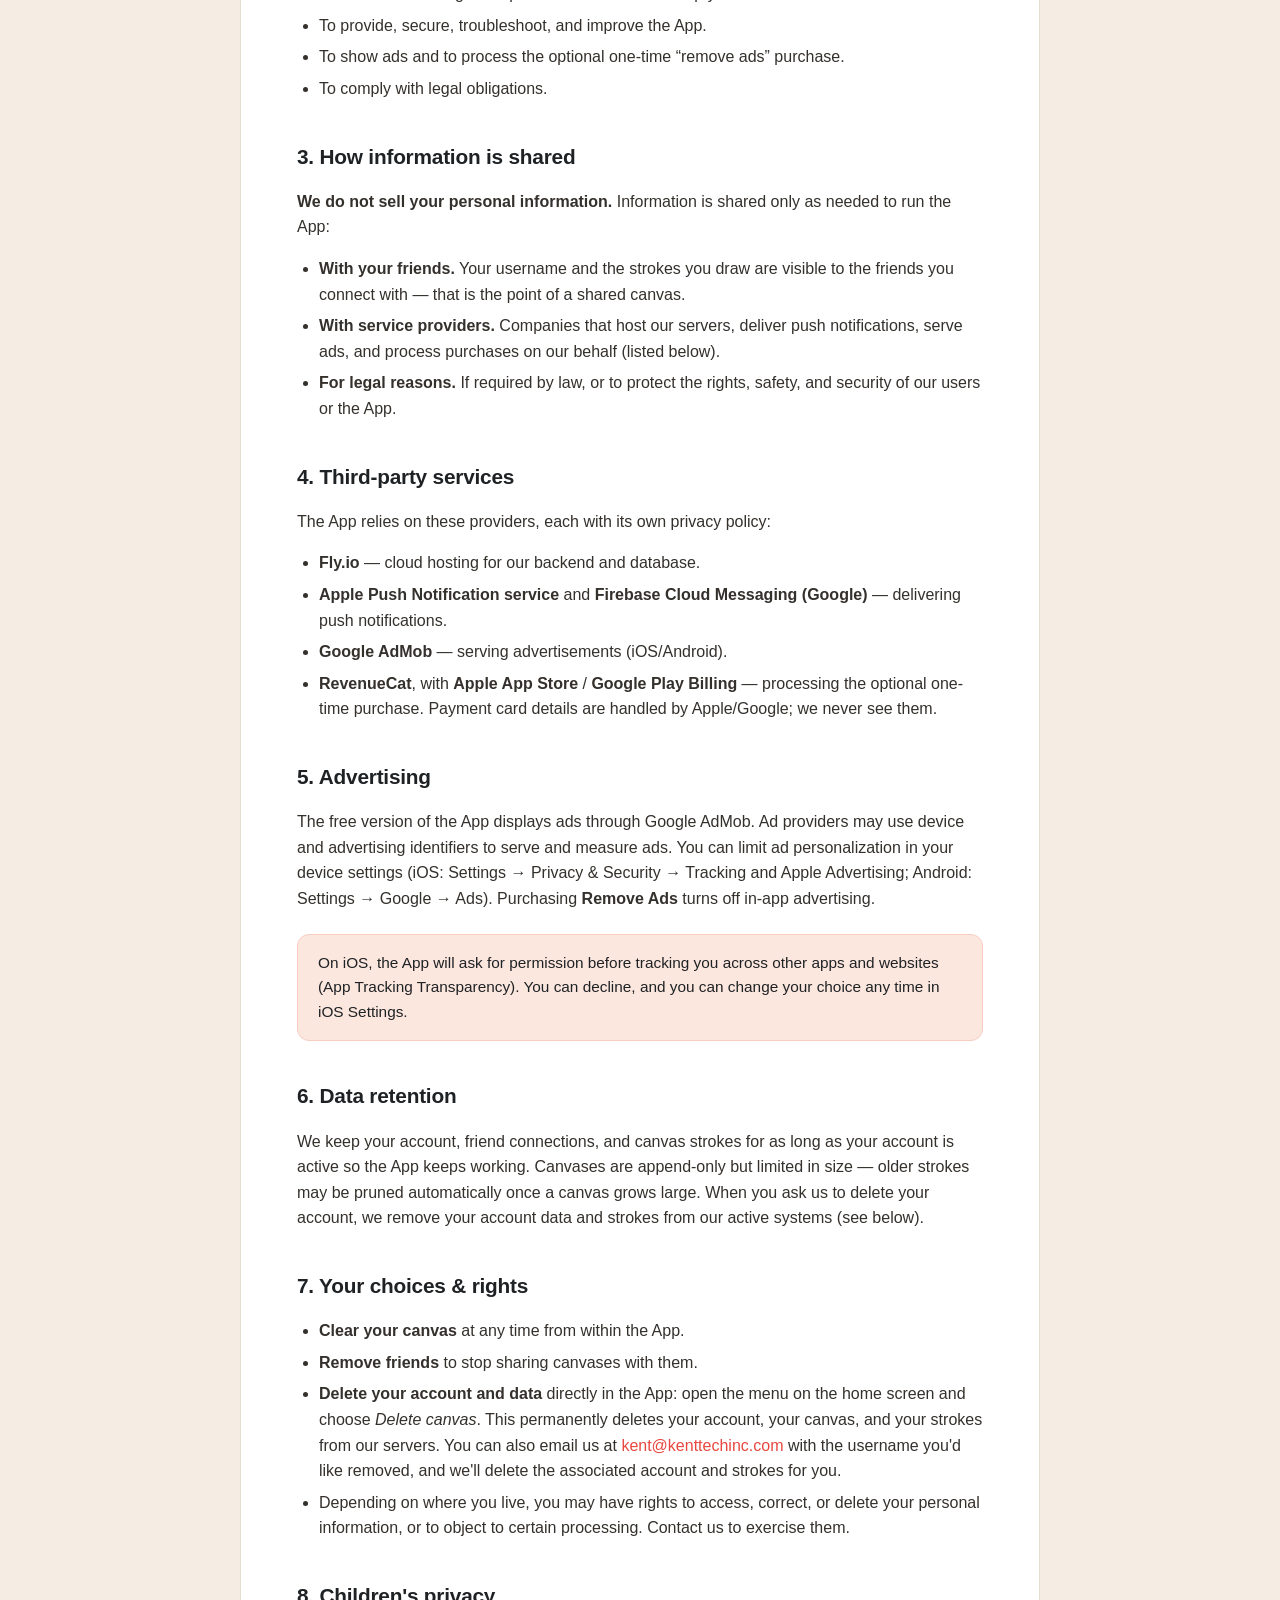
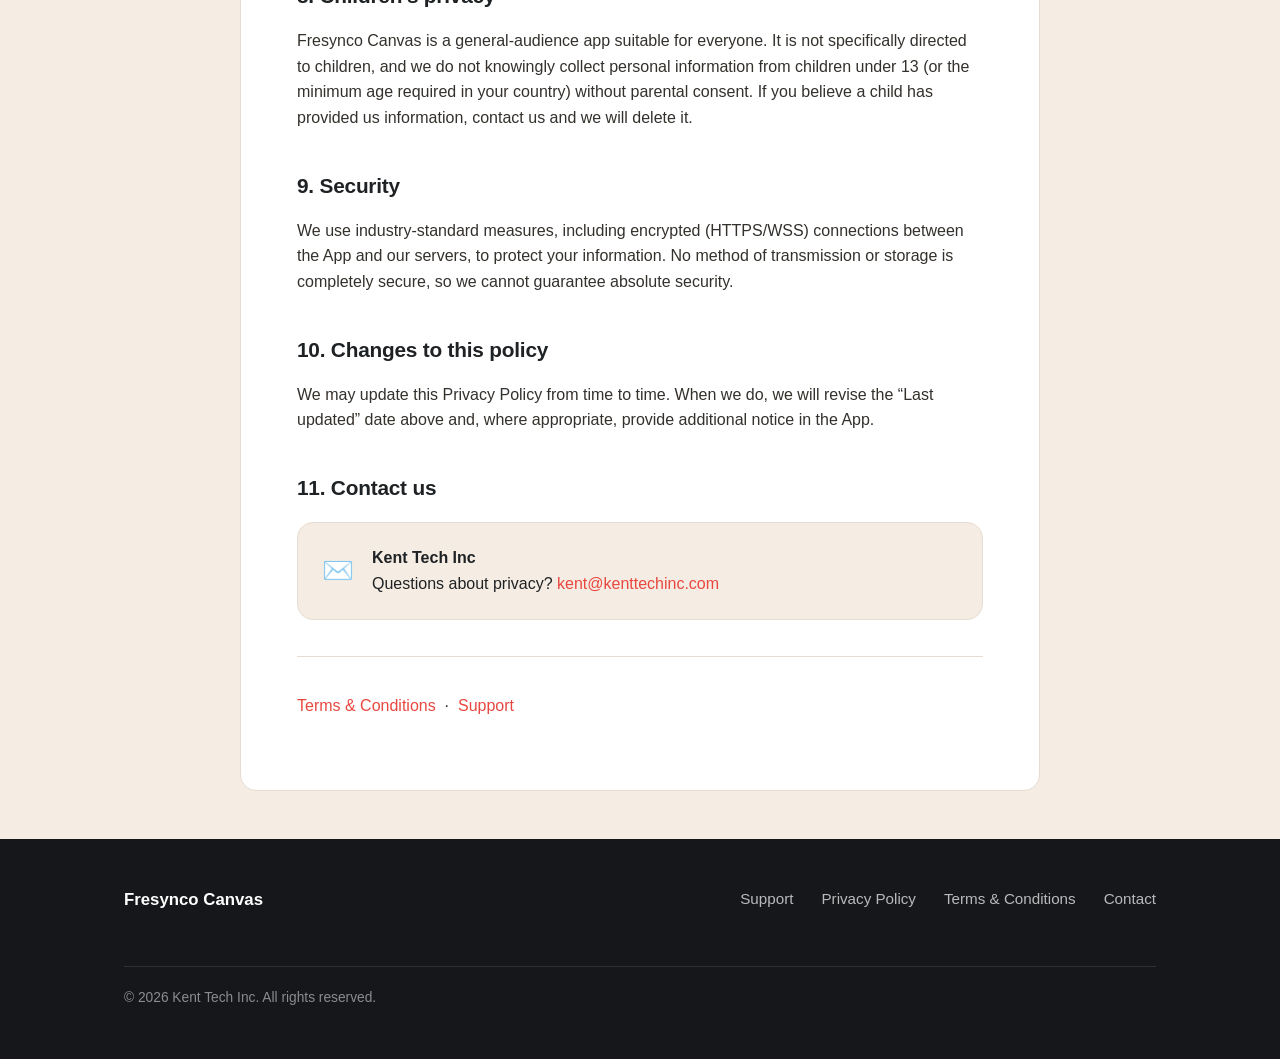
==== commit 33e709a1: "Publish legal pages (2026-07-12T22:14Z)" ====
--- a/privacy.html
+++ b/privacy.html
@@ -209,10 +209,13 @@
             <strong>Remove friends</strong> to stop sharing canvases with them.
           </li>
           <li>
-            <strong>Delete your account and data.</strong> Email us at
+            <strong>Delete your account and data</strong> directly in the App:
+            open the menu on the home screen and choose
+            <em>Delete canvas</em>. This permanently deletes your account, your
+            canvas, and your strokes from our servers. You can also email us at
             <a href="mailto:kent@kenttechinc.com">kent@kenttechinc.com</a> with the
             username you'd like removed, and we'll delete the associated account
-            and strokes.
+            and strokes for you.
           </li>
           <li>
             Depending on where you live, you may have rights to access, correct,
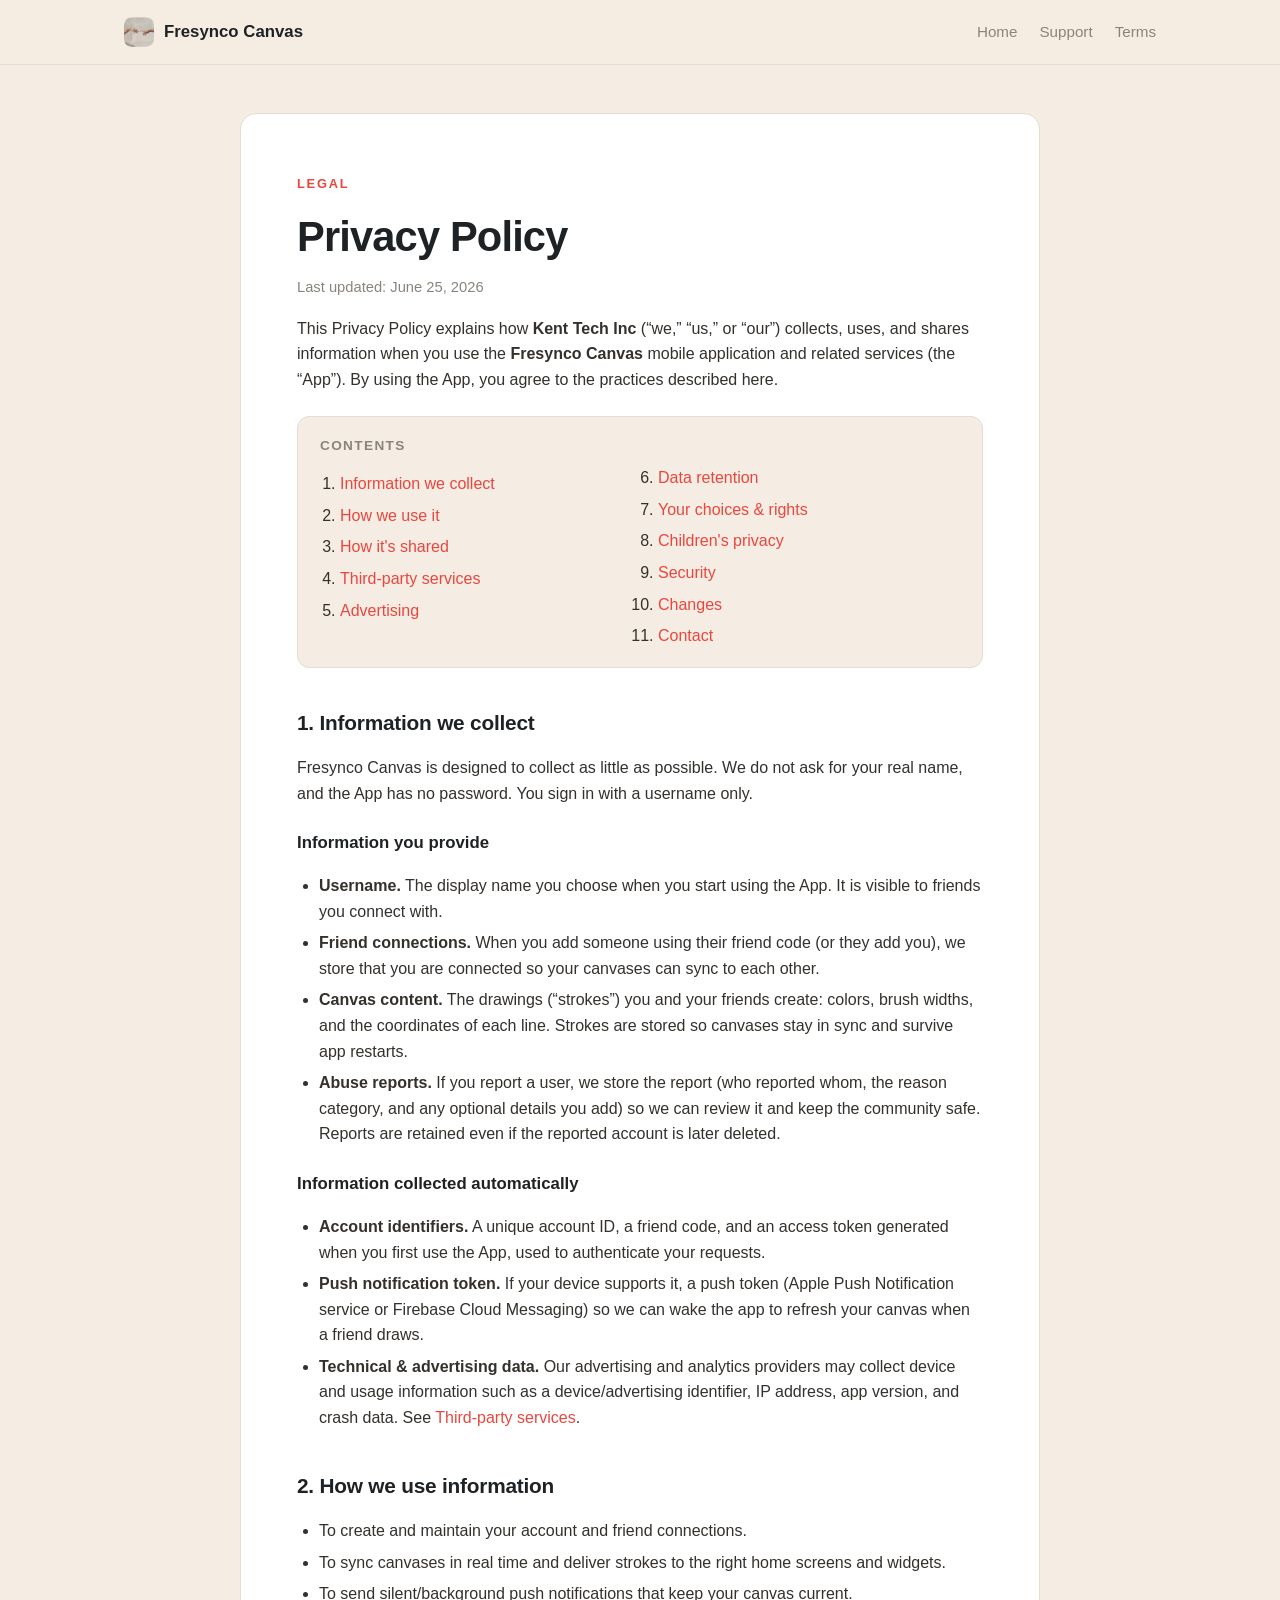
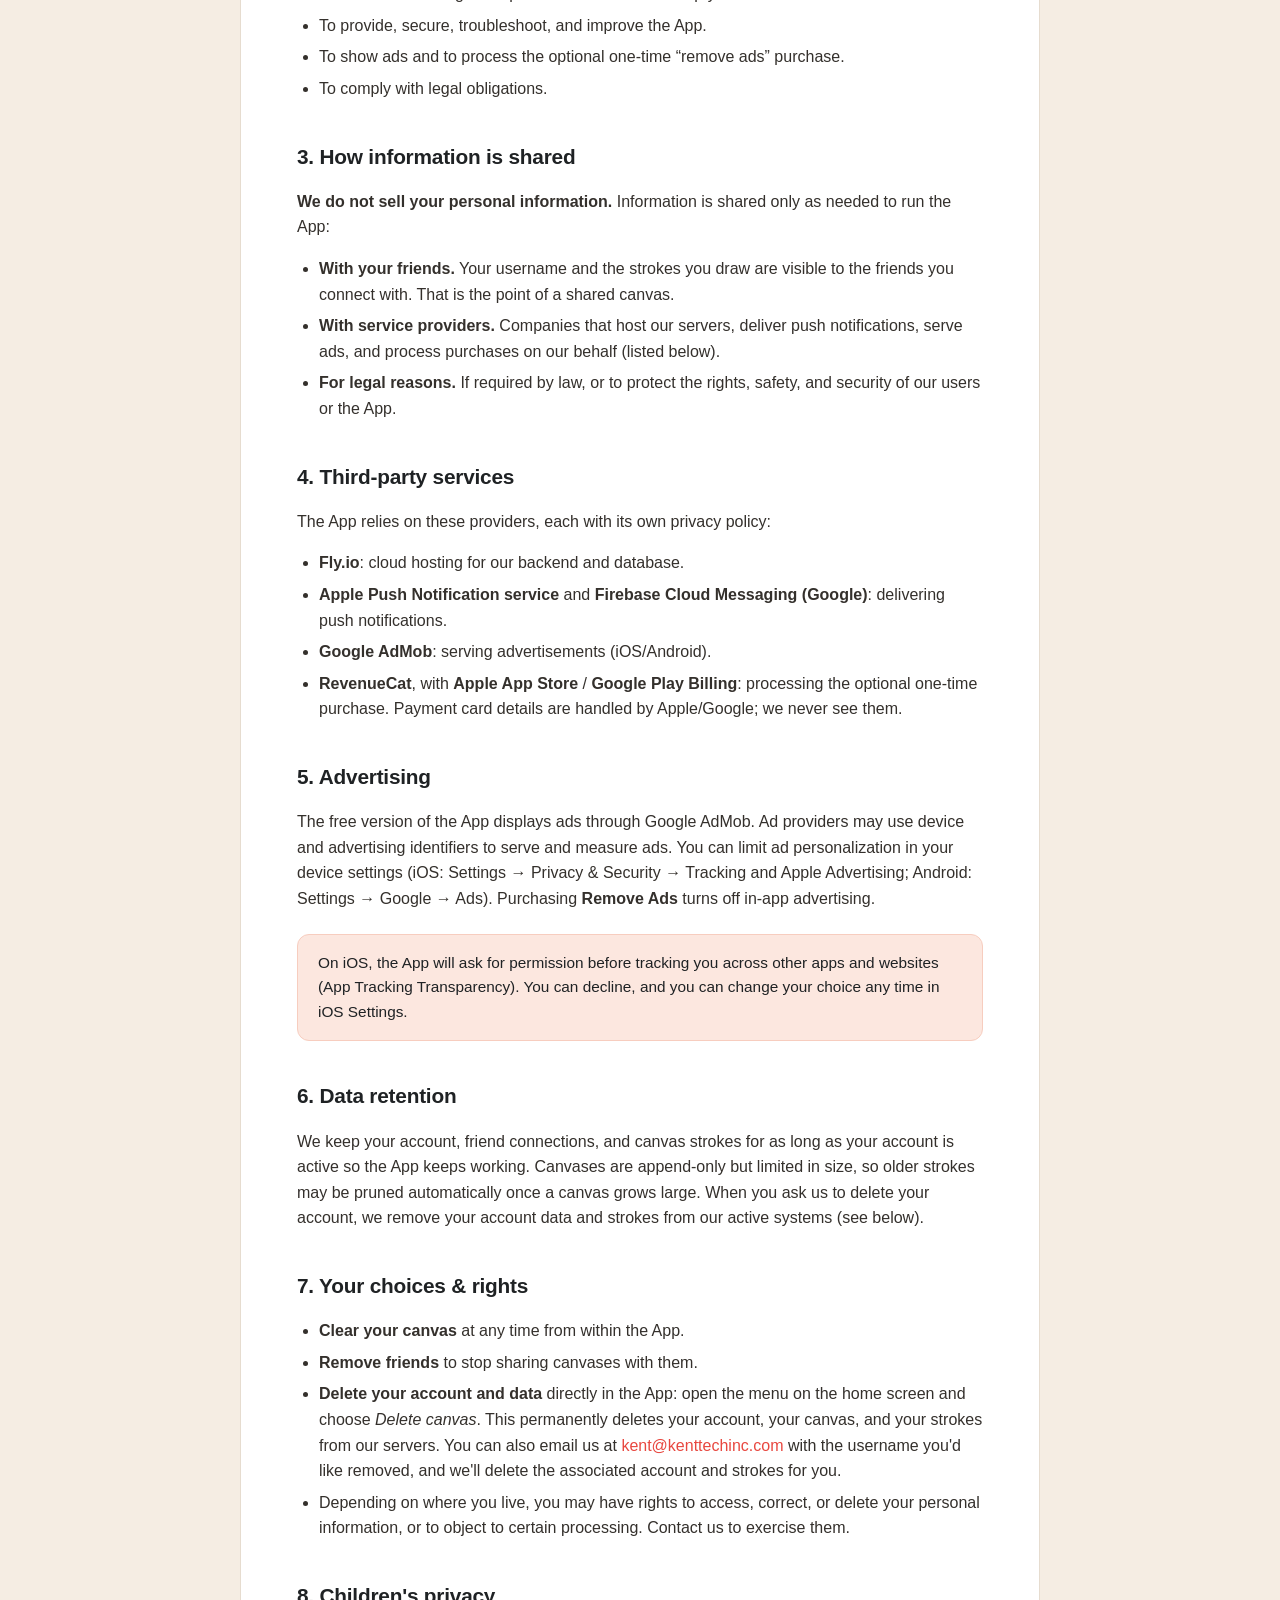
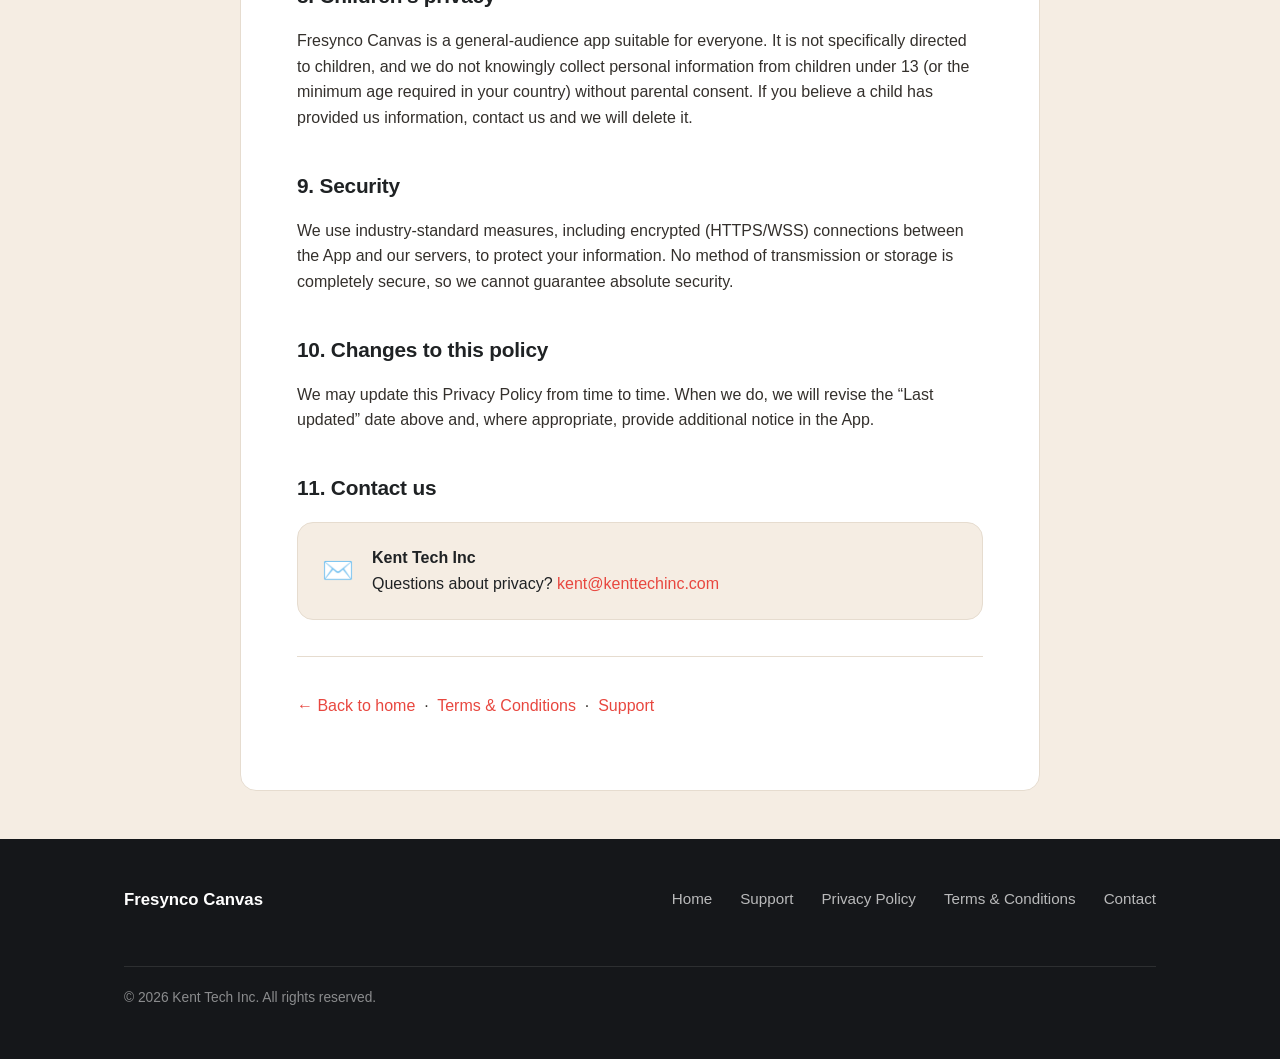
==== commit abf780c6: "Publish site (2026-07-14T03:17Z)" ====
--- a/privacy.html
+++ b/privacy.html
@@ -3,23 +3,24 @@
   <head>
     <meta charset="utf-8" />
     <meta name="viewport" content="width=device-width, initial-scale=1" />
-    <title>Privacy Policy — Fresynco Canvas</title>
+    <title>Privacy Policy | Fresynco Canvas</title>
     <meta
       name="description"
       content="How Fresynco Canvas collects, uses, and protects your information."
     />
     <link rel="icon" type="image/png" href="assets/app-icon.png" />
     <link rel="apple-touch-icon" href="assets/app-icon.png" />
-    <link rel="stylesheet" href="styles.css" />
+    <link rel="stylesheet" href="styles.css?v=10" />
   </head>
   <body class="page">
     <header class="site-header">
       <div class="wrap">
-        <span class="brand">
+        <a class="brand" href="./">
           <img class="logo" src="assets/app-icon.png" alt="" aria-hidden="true" />
           Fresynco Canvas
-        </span>
+        </a>
         <nav class="nav">
+          <a href="./">Home</a>
           <a href="support">Support</a>
           <a href="terms">Terms</a>
         </nav>
@@ -60,7 +61,7 @@
         <h2 id="collect">1. Information we collect</h2>
         <p>
           Fresynco Canvas is designed to collect as little as possible. We do
-          not ask for your real name, and the App has no password — you sign in
+          not ask for your real name, and the App has no password. You sign in
           with a username only.
         </p>
 
@@ -77,7 +78,7 @@
           </li>
           <li>
             <strong>Canvas content.</strong> The drawings (“strokes”) you and
-            your friends create — colors, brush widths, and the coordinates of
+            your friends create: colors, brush widths, and the coordinates of
             each line. Strokes are stored so canvases stay in sync and survive
             app restarts.
           </li>
@@ -137,7 +138,7 @@
         <ul>
           <li>
             <strong>With your friends.</strong> Your username and the strokes
-            you draw are visible to the friends you connect with — that is the
+            you draw are visible to the friends you connect with. That is the
             point of a shared canvas.
           </li>
           <li>
@@ -155,21 +156,21 @@
         <p>The App relies on these providers, each with its own privacy policy:</p>
         <ul>
           <li>
-            <strong>Fly.io</strong> — cloud hosting for our backend and
+            <strong>Fly.io</strong>: cloud hosting for our backend and
             database.
           </li>
           <li>
             <strong>Apple Push Notification service</strong> and
-            <strong>Firebase Cloud Messaging (Google)</strong> — delivering push
+            <strong>Firebase Cloud Messaging (Google)</strong>: delivering push
             notifications.
           </li>
           <li>
-            <strong>Google AdMob</strong> — serving advertisements (iOS/Android).
+            <strong>Google AdMob</strong>: serving advertisements (iOS/Android).
           </li>
           <li>
             <strong>RevenueCat</strong>, with
             <strong>Apple App Store</strong> /
-            <strong>Google Play Billing</strong> — processing the optional
+            <strong>Google Play Billing</strong>: processing the optional
             one-time purchase. Payment card details are handled by Apple/Google;
             we never see them.
           </li>
@@ -194,7 +195,7 @@
         <p>
           We keep your account, friend connections, and canvas strokes for as
           long as your account is active so the App keeps working. Canvases are
-          append-only but limited in size — older strokes may be pruned
+          append-only but limited in size, so older strokes may be pruned
           automatically once a canvas grows large. When you ask us to delete
           your account, we remove your account data and strokes from our active
           systems (see below).
@@ -260,6 +261,7 @@
 
         <hr />
         <p>
+          <a href="./">← Back to home</a> &nbsp;·&nbsp;
           <a href="terms">Terms &amp; Conditions</a> &nbsp;·&nbsp;
           <a href="support">Support</a>
         </p>
@@ -268,8 +270,9 @@
 
     <footer class="site-footer">
       <div class="wrap">
-        <span class="brand">Fresynco Canvas</span>
+        <a class="brand" href="./">Fresynco Canvas</a>
         <nav class="footer-links">
+          <a href="./">Home</a>
           <a href="support">Support</a>
           <a href="privacy">Privacy Policy</a>
           <a href="terms">Terms &amp; Conditions</a>
--- a/styles.css
+++ b/styles.css
@@ -358,34 +358,72 @@
   font-weight: 700;
 }
 
-/* ---------- Sections ---------- */
-
-section {
-  padding: 80px 0;
-}
-
-.section-head {
-  text-align: center;
-  max-width: 640px;
-  margin: 0 auto 44px;
-}
-
-.section-head h2 {
-  font-size: clamp(1.7rem, 3.4vw, 2.3rem);
-  letter-spacing: -0.02em;
-  margin: 0 0 12px;
-}
-
-.section-head p {
-  color: var(--muted);
-  font-size: 1.08rem;
-  margin: 0;
-}
-
-/* Features shares the hero's fresco: the converging hands sit just above it and
-   the heading + cards rest over the same plaster. */
-#features {
-  position: relative;
+/* ---------- Phone frame (realistic bezel + side buttons) ---------- */
+
+.phone {
+  position: relative;
+  background: linear-gradient(145deg, #3a3e43 0%, #191b1e 42%, #0b0c0e 100%);
+  border-radius: 15.5% / 7.4%;
+  /* Fixed px (not %) so the bezel is identical regardless of the parent's width
+     — percentage padding is relative to the container, which made the platform
+     phones (in wide cards) get a much thicker frame than the showcase phones. */
+  padding: 4px;
+  box-shadow:
+    0 28px 60px -24px rgba(0, 0, 0, 0.55),
+    0 6px 16px -8px rgba(0, 0, 0, 0.45);
+}
+
+/* Side buttons: power nub on the right, volume rocker + mute on the left. */
+.phone::before {
+  content: "";
+  position: absolute;
+  right: -2px;
+  top: 30%;
+  width: 3px;
+  height: 13%;
+  background: #0c0d0f;
+  border-radius: 0 2px 2px 0;
+}
+
+.phone::after {
+  content: "";
+  position: absolute;
+  left: -2px;
+  top: 19%;
+  width: 3px;
+  height: 6.5%;
+  background: #0c0d0f;
+  border-radius: 2px 0 0 2px;
+  box-shadow: 0 20px 0 #0c0d0f, 0 34px 0 #0c0d0f;
+}
+
+.phone .screen {
+  position: relative;
+  overflow: hidden;
+  border-radius: 13.5% / 6.4%;
+  background: #000;
+  box-shadow: inset 0 0 0 1px rgba(0, 0, 0, 0.5);
+}
+
+.phone .screen > img,
+.phone .screen > video {
+  display: block;
+  width: 100%;
+  height: auto;
+}
+
+/* Phone thumbnail inside the platform cards (same realistic frame, larger). */
+.phone-sm {
+  width: 168px;
+  margin: 0 0 22px;
+}
+
+/* ---------- Live showcase ---------- */
+
+/* Continues the hero's fresco so hands → showcase → features read as one plaster. */
+.showcase {
+  position: relative;
+  padding: 0;
   background-color: var(--parchment);
   background-image: url("assets/fresynco_background.png");
   background-size: cover;
@@ -394,6 +432,245 @@
   background-attachment: fixed;
 }
 
+.showcase-head {
+  text-align: center;
+  max-width: 680px;
+  padding: 88px 24px 8px;
+}
+
+.showcase-head h2 {
+  font-size: clamp(1.7rem, 3.6vw, 2.4rem);
+  letter-spacing: -0.02em;
+  margin: 10px auto 12px;
+}
+
+.showcase-lead {
+  color: #4a453f;
+  font-size: 1.1rem;
+  margin: 0 auto;
+  max-width: 46ch;
+}
+
+.showcase-track {
+  height: auto;
+}
+
+/* The tools auto-cycle on a timer, so no sticky scroll track is needed. */
+.showcase-stage {
+  position: relative;
+  padding: 16px 0 78px;
+  z-index: 1; /* below the hands (z-index 30), like #features .section-head */
+}
+
+.showcase-grid {
+  display: grid;
+  grid-template-columns: 1fr 1fr;
+  gap: 48px;
+  align-items: center;
+  width: 100%;
+}
+
+/* Frosted caption chip used under every phone. */
+.glass-card {
+  background: rgba(255, 255, 255, 0.5);
+  backdrop-filter: blur(14px) saturate(140%);
+  -webkit-backdrop-filter: blur(14px) saturate(140%);
+  border: 1px solid rgba(255, 255, 255, 0.65);
+  border-radius: 14px;
+  box-shadow: 0 10px 26px -14px rgba(40, 24, 16, 0.45);
+  color: var(--ink);
+  font-weight: 600;
+}
+
+/* Left column: the tools crossfade as you scroll. */
+.tool-scroll {
+  position: relative;
+  height: min(600px, 66vh);
+  display: grid;
+  place-items: center;
+}
+
+.tool {
+  position: absolute;
+  inset: 0;
+  margin: 0;
+  padding-bottom: 22px;
+  display: flex;
+  flex-direction: column;
+  align-items: center;
+  justify-content: center;
+  gap: 16px;
+  opacity: 0;
+  /* Screens drift gently left to right and soft-focus in and out: the next
+     eases in from the left, the current drifts off to the right and blurs away. */
+  transform: translateX(-32px) scale(0.94);
+  filter: blur(6px);
+  transition:
+    opacity 1s ease,
+    transform 1.2s cubic-bezier(0.16, 1, 0.3, 1),
+    filter 1s ease;
+  pointer-events: none;
+  will-change: opacity, transform, filter;
+}
+
+.tool.active {
+  opacity: 1;
+  transform: translateX(0) scale(1);
+  filter: blur(0);
+  pointer-events: auto;
+}
+
+/* The outgoing screen drifts off to the right and blurs out of view. */
+.tool.leaving {
+  opacity: 0;
+  transform: translateX(32px) scale(0.94);
+  filter: blur(6px);
+}
+
+/* Pagination dots make the page changes obvious. */
+.tool-dots {
+  position: absolute;
+  left: 0;
+  right: 0;
+  bottom: 0;
+  display: flex;
+  justify-content: center;
+  gap: 8px;
+  z-index: 2;
+}
+
+.tool-dots span {
+  width: 8px;
+  height: 8px;
+  border-radius: 50%;
+  background: rgba(31, 34, 36, 0.22);
+  transition: background 0.3s ease, transform 0.3s ease;
+}
+
+.tool-dots span.active {
+  background: var(--coral);
+  transform: scale(1.35);
+}
+
+.phone-tool {
+  height: min(500px, 54vh);
+  aspect-ratio: 1320 / 2868;
+  width: auto;
+}
+
+.phone-tool .screen {
+  position: absolute;
+  inset: 4px;
+}
+
+.phone-tool .screen > img {
+  position: absolute;
+  inset: 0;
+  width: 100%;
+  height: 100%;
+  object-fit: cover;
+}
+
+.tool-cap {
+  padding: 10px 18px;
+  font-size: 1rem;
+  text-align: center;
+}
+
+/* Right column: the live demo in its own frosted box. */
+.live-demo {
+  display: flex;
+  flex-direction: column;
+  align-items: center;
+  gap: 4px;
+  padding: 24px 24px 28px;
+  background: rgba(255, 255, 255, 0.42);
+  backdrop-filter: blur(16px) saturate(135%);
+  -webkit-backdrop-filter: blur(16px) saturate(135%);
+  border: 1px solid rgba(255, 255, 255, 0.6);
+  border-radius: 26px;
+  box-shadow: var(--shadow);
+}
+
+.demo-item {
+  margin: 0;
+  display: flex;
+  flex-direction: column;
+  align-items: center;
+  gap: 9px;
+}
+
+.demo-item .phone {
+  width: 124px;
+}
+
+.demo-item .glass-card {
+  padding: 5px 14px;
+  font-size: 0.75rem;
+  letter-spacing: 0.01em;
+}
+
+.stroke-arrow {
+  color: var(--coral);
+  font-size: 1.7rem;
+  font-weight: 700;
+  line-height: 1;
+  animation: nudge 1.5s ease-in-out infinite;
+}
+
+@keyframes nudge {
+  0%, 100% {
+    transform: translateY(0);
+    opacity: 0.5;
+  }
+  50% {
+    transform: translateY(5px);
+    opacity: 1;
+  }
+}
+
+/* ---------- Sections ---------- */
+
+section {
+  padding: 80px 0;
+}
+
+/* Offset anchor jumps (e.g. "How it works" → #live) so the sticky header
+   doesn't cover the top of the target section. */
+section[id] {
+  scroll-margin-top: 72px;
+}
+
+.section-head {
+  text-align: center;
+  max-width: 640px;
+  margin: 0 auto 44px;
+}
+
+.section-head h2 {
+  font-size: clamp(1.7rem, 3.4vw, 2.3rem);
+  letter-spacing: -0.02em;
+  margin: 0 0 12px;
+}
+
+.section-head p {
+  color: var(--muted);
+  font-size: 1.08rem;
+  margin: 0;
+}
+
+/* Features shares the hero's fresco: the converging hands sit just above it and
+   the heading + cards rest over the same plaster. */
+#features {
+  position: relative;
+  background-color: var(--parchment);
+  background-image: url("assets/fresynco_background.png");
+  background-size: cover;
+  background-position: center;
+  background-repeat: no-repeat;
+  background-attachment: fixed;
+}
+
 /* Keep the "A canvas you share…" heading (and the rest of Features) layered
    beneath the hands: the hands sit at z-index 30, so this guarantees the
    heading renders behind them wherever the two overlap. */
@@ -416,18 +693,26 @@
   background: var(--surface);
   border: 1px solid var(--line);
   border-radius: var(--radius);
-  padding: 26px;
+  padding: 28px;
 }
 
 .card .ico {
-  width: 44px;
-  height: 44px;
-  border-radius: 12px;
+  width: 50px;
+  height: 50px;
+  border-radius: 16px;
   display: grid;
   place-items: center;
-  background: linear-gradient(160deg, var(--accent-soft), #fff);
-  margin-bottom: 16px;
-  font-size: 1.4rem;
+  color: var(--coral-deep);
+  background: linear-gradient(150deg, #fff 8%, #ffe6db 100%);
+  box-shadow:
+    inset 0 0 0 1px rgba(255, 107, 107, 0.16),
+    0 10px 20px -14px rgba(255, 107, 107, 0.75);
+  margin-bottom: 18px;
+}
+
+.card .ico svg {
+  width: 25px;
+  height: 25px;
 }
 
 .card h3 {
@@ -441,21 +726,79 @@
   font-size: 0.98rem;
 }
 
-/* Two-column platform band */
+/* Two-column platform section: open on the page, not a boxed band. */
 .band {
-  background: var(--surface);
-  border-top: 1px solid var(--line);
-  border-bottom: 1px solid var(--line);
+  background: transparent;
+}
+
+/* Decorative fresco-palette circles and squiggles (like the store feature
+   graphic) run behind everything from the platform section down to the footer.
+   Shapes sit behind the phones and show through the frosted glass cards. */
+.accented {
+  position: relative;
+  overflow: hidden; /* clip the shapes that bleed off the edges */
+}
+
+.accents-bg {
+  position: absolute;
+  inset: 0;
+  z-index: 0;
+  pointer-events: none;
+}
+
+.accents-bg img {
+  width: 100%;
+  height: 100%;
+  object-fit: cover;
+}
+
+.accented > section {
+  position: relative;
+  z-index: 1;
 }
 
 .two {
   display: grid;
   grid-template-columns: 1fr 1fr;
-  gap: 28px;
-}
-
+  gap: 40px;
+}
+
+/* Borderless, centered: a phone above a frosted glass caption (like the showcase). */
 .two .card {
-  background: var(--parchment);
+  background: transparent;
+  border: none;
+  box-shadow: none;
+  padding: 0;
+  display: flex;
+  flex-direction: column;
+  align-items: center;
+  text-align: center;
+  gap: 22px;
+}
+
+.two .phone-sm {
+  margin: 0;
+}
+
+.platform-caption {
+  width: 100%;
+  max-width: 360px;
+  padding: 20px 24px 22px;
+}
+
+.platform-caption .ico {
+  margin: 0 auto 14px;
+}
+
+.platform-caption h3 {
+  margin: 0 0 8px;
+}
+
+.platform-caption p {
+  margin: 0;
+  font-weight: 400;
+  color: var(--muted);
+  font-size: 0.98rem;
 }
 
 /* Steps */
@@ -751,6 +1094,33 @@
   .toc ol {
     columns: 1;
   }
+  /* Showcase stacks into one column; the tools keep auto-cycling in place. */
+  .showcase-head {
+    padding: 64px 24px 4px;
+  }
+  .showcase-stage {
+    padding: 24px 0 56px;
+  }
+  .showcase-grid {
+    display: flex;
+    flex-direction: column;
+    gap: 34px;
+    align-items: center;
+  }
+  .live-demo {
+    order: -1;
+  }
+  .demo-item .phone {
+    width: 150px;
+  }
+  .tool-scroll {
+    width: 100%;
+    max-width: 320px;
+  }
+  .phone-sm {
+    margin-left: auto;
+    margin-right: auto;
+  }
 }
 
 /* Respect reduced-motion: pin the hands together and drop the long track. */
@@ -776,4 +1146,20 @@
   html {
     scroll-behavior: auto;
   }
-}
+  /* Showcase: no sticky pin; videos stay on their posters, tools don't crossfade. */
+  .showcase-track {
+    height: auto;
+  }
+  .showcase-stage {
+    position: static;
+    height: auto;
+    top: 0;
+    padding: 56px 0;
+  }
+  .tool {
+    transition: none;
+  }
+  .stroke-arrow {
+    animation: none;
+  }
+}
